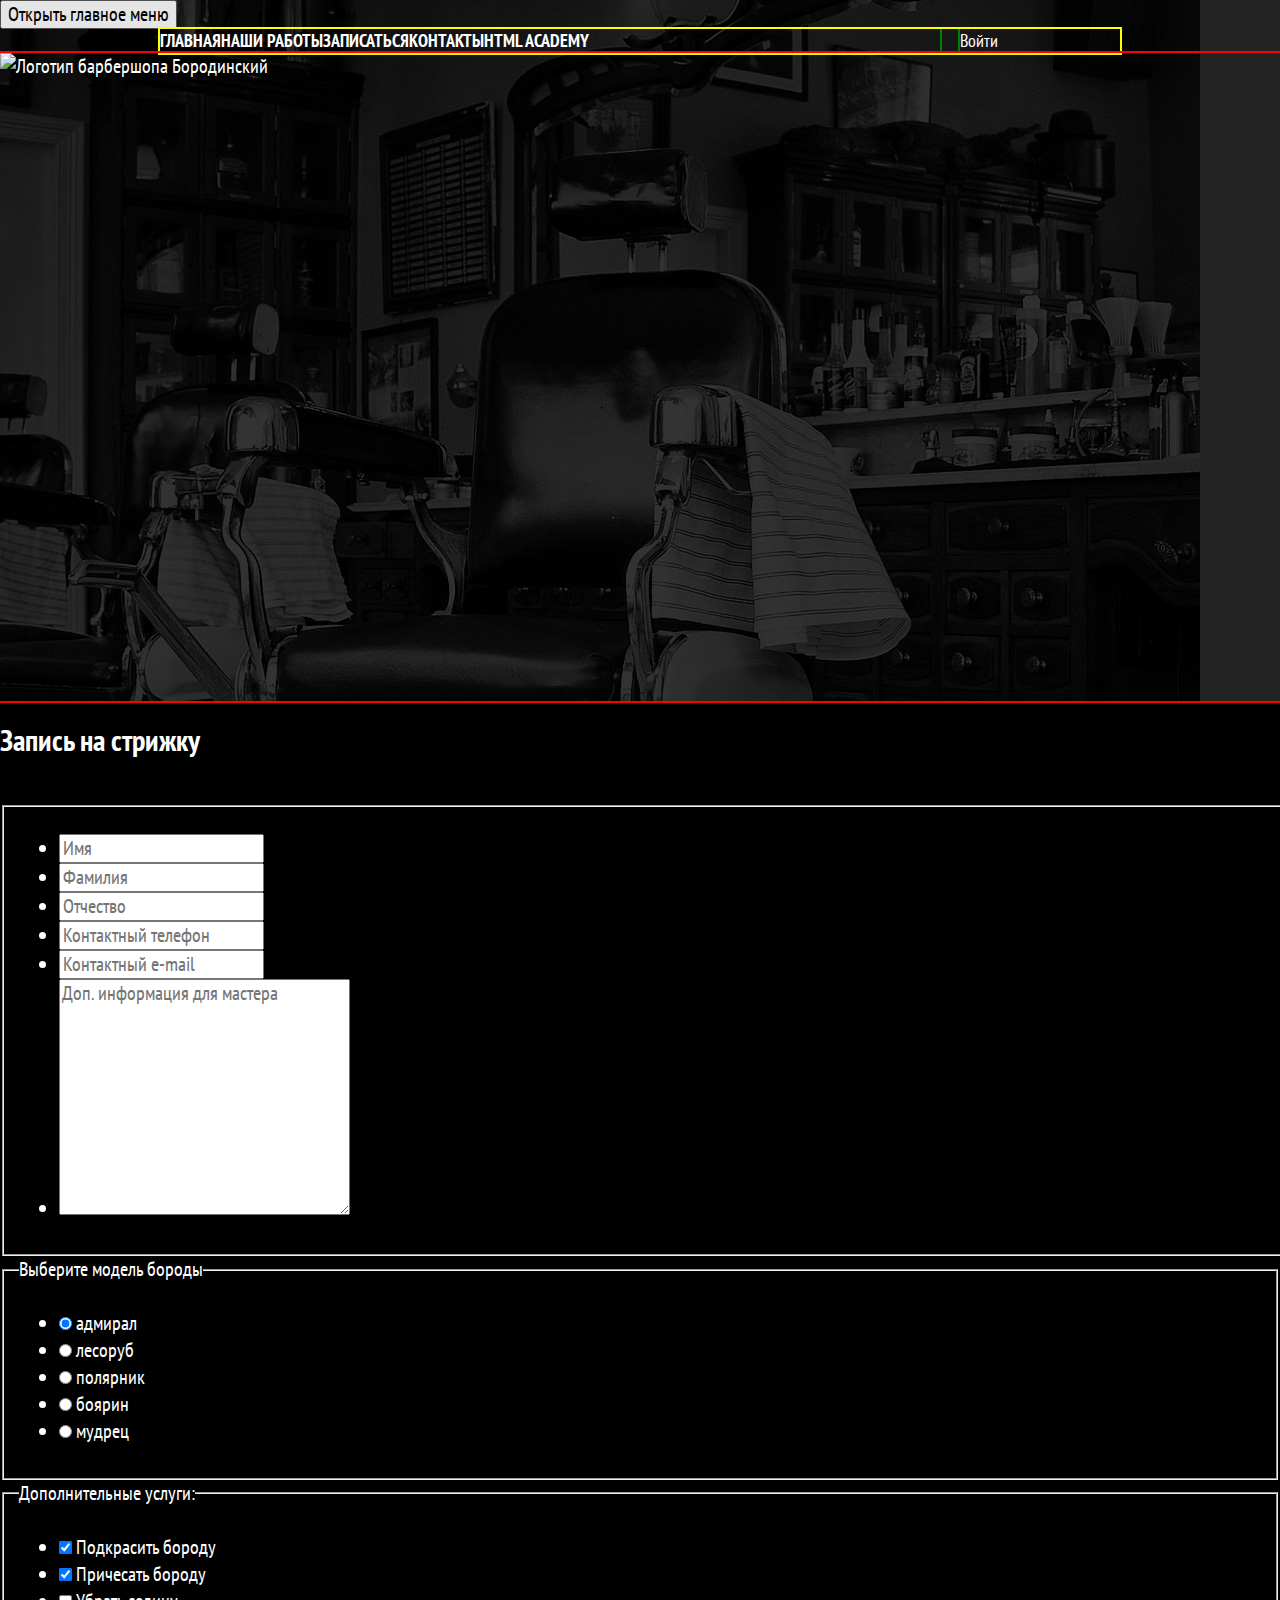
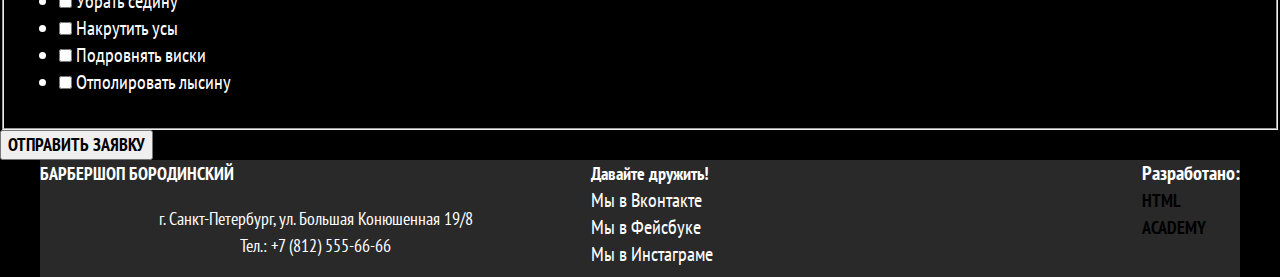
==== form.html @ 446175f8 "Базовая стилизация Главной" ====
<!DOCTYPE html>
<html lang="en">

<head>
	<meta charset="UTF-8">
	<title>Запись на стрижку</title>
	<link href="https://fonts.googleapis.com/css2?family=PT+Sans+Narrow:wght@400;700&display=swap" rel="stylesheet">
	<link rel="stylesheet" href="css/style.css">
	<link rel="stylesheet" href="css/normalize.css">
</head>

<body>

	<header class="page-header">
		<a class="page-header__logo">
			<img class="page-header__logo-image" src="" alt="Логотип барбершопа Бородинский" width="226" height="30">
		</a>
		<nav class="main-nav">
			<button class="main-nav__loggle" type="button">Открыть главное меню</button>
			<div class="main-nav__wrapper">
				<ul class="main-nav__site-list site-list">
					<li class="site-list__item site-list__item--active">
						<a class="site-list__link" href="index.html">Главная</a>
					</li>
					<li class="site-list__item">
						<a class="site-list__link" href="photo.html">Наши работы</a>
					</li>
					<li class="site-list__item">
						<a class="site-list__link">Записаться</a>
					</li>
					<li class="site-list__item">
						<a class="site-list__link" href="#">Контакты</a>
					</li>
					<li class="site-list__item">
						<a class="site-list__link" href="#">HTML Academy</a>
					</li>
				</ul>
				<ul class="main-nav__user-list user-list">
					<li class="user-list__item">
						<a class="user-list__login" href="#">Войти</a>
					</li>
				</ul>
			</div>
		</nav>
	</header>

	<main class="page-main">
		<section class="sign-up">
			<h2 class="sign-up__title">Запись на стрижку</h2>
			<a class="sign-up__to-main button" href="index.html">На главную</a>
			<form action="#">
				<fieldset class="sign-up__contacts contacts">
					<ul class="contacts__list">
						<li class="contacts__item">
							<input class="contacts__input" type="text" placeholder="Имя">
						</li>
						<li class="contacts__item">
							<input class="contacts__input" type="text" placeholder="Фамилия">
						</li>
						<li class="contacts__item">
							<input class="contacts__input" type="text" placeholder="Отчество">
						</li>
						<li class="contacts__item">
							<input class="contacts__input" type="text" placeholder="Контактный телефон">
						</li>
						<li class="contacts__item">
							<input class="contacts__input" type="email" placeholder="Контактный e-mail">
						</li>
						<li class="contacts__item">
							<textarea class="contacts__input contacts__input--message" cols="30" rows="10" placeholder="Доп. информация для мастера"></textarea>
						</li>
					</ul>
				</fieldset>
				<fieldset class="sign-up__beard-model beard-model">
					<legend class="beard-model__title">Выберите модель бороды</legend>
					<ul class="beard-model__list">
						<li class="beard-model__item beard-model__item--admiral">
							<input class="beard-model__button button-radio" type="radio" name="radio" id="admiral" checked>
							<label class="beard-model__name" for="admiral">адмирал</label>
						</li>
						<li class="beard-model__item beard-model__item--lumberjack">
							<input class="beard-model__button button-radio" type="radio" name="radio" id="lumberjack">
							<label class="beard-model__name" for="lumberjack">лесоруб</label>
						</li>
						<li class="beard-model__item beard-model__item--polar">
							<input class="beard-model__button button-radio" type="radio" name="radio" id="polar">
							<label class="beard-model__name" for="polar">полярник</label>
						</li>
						<li class="beard-model__item beard-model__item--boyar">
							<input class="beard-model__button button-radio" type="radio" name="radio" id="boyar">
							<label class="beard-model__name" for="boyar">боярин</label>
						</li>
						<li class="beard-model__item beard-model__item--sage">
							<input class="beard-model__button button-radio" type="radio" name="radio" id="sage">
							<label class="beard-model__name" for="sage">мудрец</label>
						</li>
					</ul>
				</fieldset>
				<fieldset class="additonal-services">
					<legend class="additonal-services__title">Дополнительные услуги:</legend>
					<ul class="additonal-services__list">
						<li class="additonal-services__item">
							<input class="additonal-services__button button-checkbox" type="checkbox" id="beard-paint" checked>
							<label class="additonal-services__name" for="beard-paint">Подкрасить бороду</label>
						</li>
						<li class="additonal-services__item">
							<input class="additonal-services__button button-checkbox" type="checkbox" id="beard-comb" checked>
							<label class="additonal-services__name" for="beard-comb">Причесать бороду</label>
						</li>
						<li class="additonal-services__item">
							<input class="additonal-services__button button-checkbox" type="checkbox" id="remove-grey">
							<label class="additonal-services__name" for="remove-grey">Убрать седину</label>
						</li>
						<li class="additonal-services__item">
							<input class="additonal-services__button button-checkbox" type="checkbox" id="twist-mustache">
							<label class="additonal-services__name" for="twist-mustache">Накрутить усы</label>
						</li>
						<li class="additonal-services__item">
							<input class="additonal-services__button button-checkbox" type="checkbox" id="trim">
							<label class="additonal-services__name" for="trim">Подровнять виски</label>
						</li>
						<li class="additonal-services__item">
							<input class="additonal-services__button button-checkbox" type="checkbox" id="polish">
							<label class="additonal-services__name" for="polish">Отполировать лысину</label>
						</li>
					</ul>
				</fieldset>
				<button class="sign-up__button button button--submit" type="submit">Отправить заявку</button>
			</form>
		</section>
	</main>

	<footer class="page-footer">
		<div class="page-footer__wrapper">
			<div class="page-footer__contacts contacts">
				<b class="contacts__title">Барбершоп Бородинский</b>
				<p class="contacts__text">
					г. Санкт-Петербург, ул. Большая Конюшенная 19/8<br>
					<a class="contacts__phone" href="tel:+78125556666">
						<span class="contacts__phone-mobile">Тел.:</span> +7 (812) 555-66-66
					</a>
				</p>
			</div>
			<div class="page-footer__social social">
				<b class="social__title">Давайте дружить!</b>
				<ul class="social__list">
					<li class="social__item">
						<a class="social__link social__link--vkontakte" href="#">Мы в Вконтакте</a>
					</li>
					<li class="social__item">
						<a class="social__link social__link--facebook" href="#">Мы в Фейсбуке</a>
					</li>
					<li class="social__item">
						<a class="social__link social__link--instagram" href="#">Мы в Инстаграме</a>
					</li>
				</ul>
			</div>
			<div class="page-footer__copyright copyright">
				<b class="copyright__text">Разработано:</b>
				<a class="button copyright__link" href="#">HTML Academy</a>
			</div>
		</div>
	</footer>
	
	<section class="popup popup--login">
		<h2 class="popup__title">Личный кабинет</h2>
		<p class="popup__text">Введите свой логин и пароль, чтобы войти</p>
		<form action="#">
		<p class="popup__input-wrapper popup__input-wrapper--login">
			<input class="popup__input" type="text" placeholder="Логин">
		</p>
		<p class="popup__input-wrapper popup__input-wrapper--password">
			<input class="popup__input" type="password" placeholder="Пароль">
		</p>
		<p class="popup__input-wrapper popup__input-wrapper--buttons">
			<input class="popup__checkbox button--checkbox" type="checkbox" id="remember">
			<label class="popup__remember" for="remember">Запомните меня</label>
			<a class="popup__forgot" href="#">Я забыл пароль!</a>
		</p>
		<button class="popup__button button" type="submit">Войти в личный кабинет</button>
		</form>
		<button class="popup__close">Закрыть окно</button>
	</section>
	
	<section class="popup popup--failure">
		<h2 class="popup__title">Неудача</h2>
		<p class="popup__text">Что-то пошло не так.<br> Проверьте выделенные<br> красным поля формы.</p>
		<button class="popup__button button">Ок</button>
	</section>
	
	<section class="popup popup--success">
		<h2 class="popup__title">Это успех!</h2>
		<p class="popup__text">Ваша заявка отправлена.<br> Ожидайте, мы свяжемся с вами как только<br> будет минутка.</p>
		<button class="popup__button button">Закрыть окно</button>
	</section>

</body>

</html>
---- css/style.css ----
body {
  min-width: 320px;
  margin: 0;
  padding: 0;
  font-family: "PT Sans Narrow", sans-serif;
  font-size: 20px;
  line-height: 27px;
  font-weight: 400;
  color: #ffffff;
  background-color: #000000;
}
.visually-hidden:not(:focus):not(:active),
input[type="checkbox"].visually-hidden,
input[type="radio"].visually-hidden {
  position: absolute;
  width: 1px;
  height: 1px;
  margin: -1px;
  border: 0;
  padding: 0;
  white-space: nowrap;
  clip-path: insert(100%);
  clip: rect(0 0 0 0);
  overflow: hidden;
}
img {
  max-width: 100%;
  height: auto;
}
.list-reset {
  list-style-type: none;
  margin: 0;
  padding: 0;
}
.link-reset {
  text-decoration: none;
  color: #ffffff;
}
.button {
  text-decoration: none;
  color: #ffffff;
  font-size: 18px;
  line-height: 24px;
  font-weight: 700;
  text-transform: uppercase;
  color: #000000;
}
.page-header {
  display: flex;
  flex-direction: column;
  background-color: #242424;
}
.page-header__logo {
  order: 1;
  height: 85px;
  outline: 2px solid red;
}
@media (min-width: 768px) {
  .page-header {
    background-image: url(../img/tablet/background.jpg);
    background-position: 0 0;
    background-repeat: no-repeat;
  }
  .page-header__logo {
    order: 2;
    height: 400px;
  }
}
@media (min-width: 1200px) {
  .page-header {
    background-image: url(../img/desktop/background.jpg);
    background-position: 0 0;
    background-repeat: no-repeat;
  }
  .page-header__logo {
    height: 648px;
  }
}
.main-nav {
  width: 320px;
  margin: 0 auto;
}
.main-nav__site-list {
  list-style-type: none;
  margin: 0;
  padding: 0;
}
.main-nav__user-list {
  list-style-type: none;
  margin: 0;
  padding: 0;
}
@media (min-width: 768px) {
  .main-nav {
    width: auto;
    margin: 0;
  }
  .main-nav__wrapper {
    display: flex;
    justify-content: space-between;
    width: 640px;
    margin: 0 auto;
    outline: 2px solid yellow;
  }
  .site-list {
    width: 570px;
    outline: 2px solid green;
  }
  .user-list {
    width: 60px;
    outline: 2px solid green;
  }
}
@media (min-width: 1200px) {
  .main-nav__wrapper {
    width: 960px;
  }
  .site-list {
    width: 780px;
    outline: 2px solid green;
  }
  .user-list {
    width: 160px;
    outline: 2px solid green;
  }
}
.site-list {
  display: flex;
  font-size: 18px;
  line-height: 24px;
  font-weight: 700;
  color: #ffffff;
  list-style-type: none;
  margin: 0;
  padding: 0;
}
.site-list__link {
  text-decoration: none;
  color: #ffffff;
  text-transform: uppercase;
}
.user-list {
  font-size: 18px;
  line-height: 24px;
  color: #ffffff;
  list-style-type: none;
  margin: 0;
  padding: 0;
}
.user-list__login {
  text-decoration: none;
  color: #ffffff;
}
.stats {
  width: 320px;
  margin: 0 auto;
  padding: 30px 40px 25px 40px;
}
.stats__header {
  background-color: #ffffff;
}
.stats__slogan {
  font-size: 30px;
  line-height: 30px;
  font-weight: 700;
  color: #000000;
  text-transform: uppercase;
}
.stats__intro {
  color: #000000;
}
.stats__legend {
  color: rgba(0, 0, 0, 0.3);
}
.stats__list {
  width: 100%;
}
.stats__value {
  font-size: 40px;
  line-height: 18px;
  font-weight: 700;
}
.stats-field {
  font-size: 18px;
  line-height: 18px;
  font-weight: 400;
}
@media (min-width: 768px) {
  .stats {
    width: 640px;
    margin-top: -185px;
  }
  .stats__list {
    display: flex;
  }
  .stats__value {
    font-size: 72px;
    line-height: 18px;
  }
  .stats-field {
    font-size: 20px;
    line-height: 27px;
  }
}
@media (min-width: 1200px) {
  .stats {
    width: 960px;
    margin-top: -160px;
    display: flex;
  }
  .stats__header {
    width: 240px;
  }
  .stats__list {
    width: 640px;
  }
  .stats__value {
    font-size: 72px;
    line-height: 18px;
  }
  .stats-field {
    font-size: 20px;
    line-height: 27px;
  }
}
.advantages {
  width: 320px;
}
.advantages__list {
  width: 100%;
  list-style-type: none;
  margin: 0;
  padding: 0;
  color: #f7f4f1;
  display: flex;
  flex-direction: row;
  justify-content: space-between;
}
.advantages__title {
  font-size: 30px;
  line-height: 30px;
}
@media (min-width: 768px) {
  .advantages {
    width: 768px;
  }
  .advantages__list {
    flex-direction: column;
  }
}
@media (min-width: 1200px) {
  .advantages {
    width: 960px;
    margin: 0 auto;
  }
  .advantages__list {
    flex-direction: row;
  }
}
.news {
  width: 320px;
  margin: 0 auto;
  background-color: #f8f5f2;
}
.news__title {
  font-size: 30px;
  line-height: 30px;
  font-weight: 700;
  text-transform: uppercase;
  color: #000000;
}
.news__list {
  display: flex;
  flex-direction: column;
}
.news__date {
  font-size: 16px;
  line-height: 30px;
  background-color: #000000;
}
.news__day {
  font-size: 30px;
  line-height: 30px;
  font-weight: 700;
}
.news__text {
  font-size: 18px;
  color: #000000;
}
@media (min-width: 768px) {
  .news {
    width: 768px;
  }
  .news__title {
    font-size: 40px;
  }
  .news__list {
    flex-direction: row;
  }
  .news__title {
    font-size: 40px;
  }
}
@media (min-width: 1200px) {
  .news {
    width: 1200px;
  }
  .news__title {
    font-size: 40px;
  }
  .news__title {
    font-size: 40px;
  }
  .news__list {
    flex-direction: row;
  }
}
.reviews {
  width: 320px;
  margin: 0 auto;
  background-color: #f8f5f2;
}
.reviews__title {
  font-size: 30px;
  line-height: 30px;
  font-weight: 700;
  text-transform: uppercase;
  color: #000000;
}
.reviews__author-name {
  font-size: 24px;
  font-weight: 700;
  color: #000000;
}
.reviews__text {
  font-size: 18px;
  color: #000000;
}
@media (min-width: 768px) {
  .reviews {
    width: 768px;
  }
  .reviews__title {
    font-size: 40px;
  }
}
@media (min-width: 1200px) {
  .reviews {
    width: 1200px;
  }
  .reviews__title {
    font-size: 40px;
  }
}
.page-footer {
  width: 320px;
  margin: 0 auto;
  background-color: #292929;
}
.page-footer__wrapper {
  display: flex;
  flex-direction: column;
  justify-content: space-between;
}
@media (min-width: 768px) {
  .page-footer {
    width: 768px;
  }
  .page-footer__wrapper {
    flex-direction: row;
  }
  .page-footer__copyright {
    order: 2;
  }
  .page-footer__social {
    width: 100%;
  }
}
@media (min-width: 1200px) {
  .page-footer {
    width: 1200px;
  }
  .page-footer__wrapper {
    flex-direction: row;
  }
}
.contacts {
  width: 100%;
}
.contacts__title {
  font-size: 18px;
  font-weight: 700;
  text-align: center;
}
.contacts__text {
  font-size: 18px;
  text-align: center;
}
.contacts__phone {
  text-decoration: none;
  color: #ffffff;
  font-size: 18px;
}
@media (min-width: 768px) {
  .contacts__title {
    text-transform: uppercase;
  }
}
.social__title {
  font-size: 18px;
}
.social__list {
  list-style-type: none;
  margin: 0;
  padding: 0;
}
.social__link {
  text-decoration: none;
  color: #ffffff;
}
.copyright-text {
  font-size: 18px;
}
.popup {
  display: none;
}
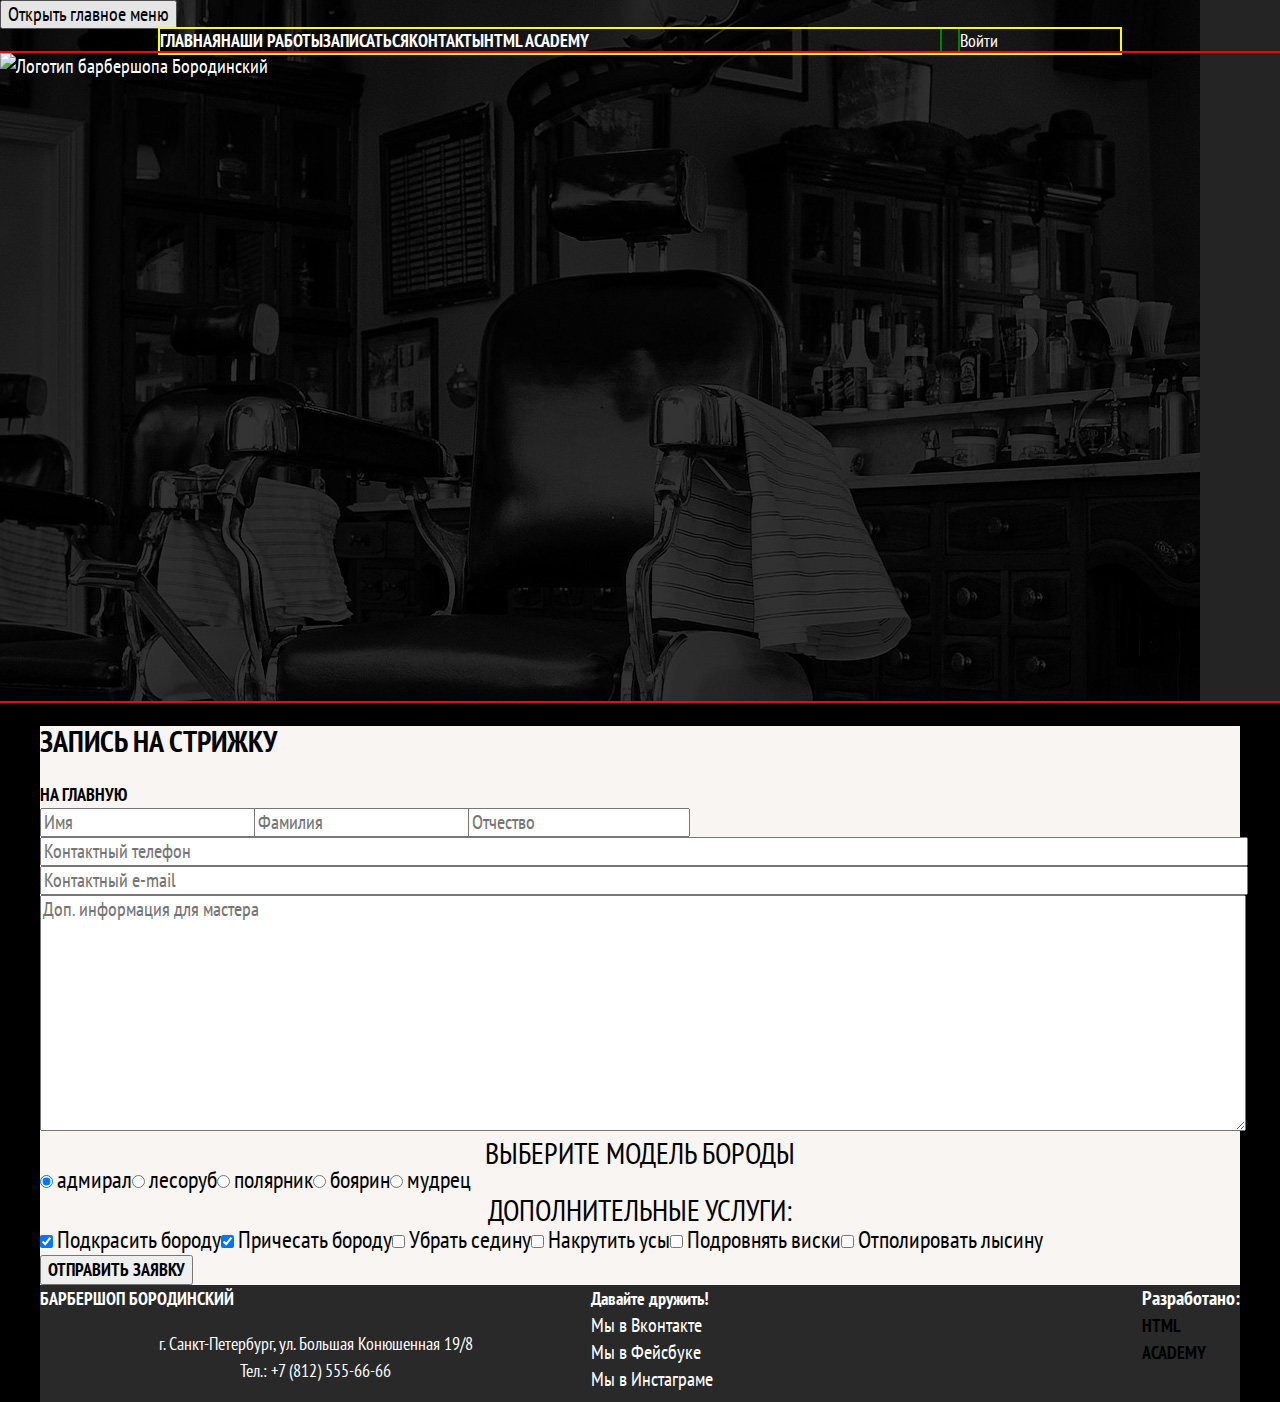
==== commit ad259ede: "Базовая стилизация всех страниц" ====
--- a/form.html
+++ b/form.html
@@ -48,26 +48,26 @@
 		<section class="sign-up">
 			<h2 class="sign-up__title">Запись на стрижку</h2>
 			<a class="sign-up__to-main button" href="index.html">На главную</a>
-			<form action="#">
-				<fieldset class="sign-up__contacts contacts">
-					<ul class="contacts__list">
-						<li class="contacts__item">
-							<input class="contacts__input" type="text" placeholder="Имя">
+			<form class="sign-up__form" action="#">
+				<fieldset class="sign-up__contacts-form contacts-form">
+					<ul class="contacts-form__list">
+						<li class="contacts-form__item contacts-form__item--1">
+							<input class="contacts-form__input" type="text" placeholder="Имя">
 						</li>
-						<li class="contacts__item">
-							<input class="contacts__input" type="text" placeholder="Фамилия">
+						<li class="contacts-form__item contacts-form__item--2">
+							<input class="contacts-form__input" type="text" placeholder="Фамилия">
 						</li>
-						<li class="contacts__item">
-							<input class="contacts__input" type="text" placeholder="Отчество">
+						<li class="contacts-form__item contacts-form__item--3">
+							<input class="contacts-form__input" type="text" placeholder="Отчество">
 						</li>
-						<li class="contacts__item">
-							<input class="contacts__input" type="text" placeholder="Контактный телефон">
+						<li class="contacts-form__item contacts-form__item--4">
+							<input class="contacts-form__input" type="text" placeholder="Контактный телефон">
 						</li>
-						<li class="contacts__item">
-							<input class="contacts__input" type="email" placeholder="Контактный e-mail">
+						<li class="contacts-form__item contacts-form__item--5">
+							<input class="contacts-form__input" type="email" placeholder="Контактный e-mail">
 						</li>
-						<li class="contacts__item">
-							<textarea class="contacts__input contacts__input--message" cols="30" rows="10" placeholder="Доп. информация для мастера"></textarea>
+						<li class="contacts-form__item contacts-form__item--6">
+							<textarea class="contacts-form__input contacts__input--message" cols="30" rows="10" placeholder="Доп. информация для мастера"></textarea>
 						</li>
 					</ul>
 				</fieldset>
@@ -96,32 +96,32 @@
 						</li>
 					</ul>
 				</fieldset>
-				<fieldset class="additonal-services">
-					<legend class="additonal-services__title">Дополнительные услуги:</legend>
-					<ul class="additonal-services__list">
-						<li class="additonal-services__item">
-							<input class="additonal-services__button button-checkbox" type="checkbox" id="beard-paint" checked>
-							<label class="additonal-services__name" for="beard-paint">Подкрасить бороду</label>
+				<fieldset class="sign-up__additonal-services additional-services">
+					<legend class="additional-services__title">Дополнительные услуги:</legend>
+					<ul class="additional-services__list">
+						<li class="additional-services__item">
+							<input class="additional-services__button button-checkbox" type="checkbox" id="beard-paint" checked>
+							<label class="additional-services__name" for="beard-paint">Подкрасить бороду</label>
 						</li>
-						<li class="additonal-services__item">
-							<input class="additonal-services__button button-checkbox" type="checkbox" id="beard-comb" checked>
-							<label class="additonal-services__name" for="beard-comb">Причесать бороду</label>
+						<li class="additional-services__item">
+							<input class="additional-services__button button-checkbox" type="checkbox" id="beard-comb" checked>
+							<label class="additional-services__name" for="beard-comb">Причесать бороду</label>
 						</li>
-						<li class="additonal-services__item">
-							<input class="additonal-services__button button-checkbox" type="checkbox" id="remove-grey">
-							<label class="additonal-services__name" for="remove-grey">Убрать седину</label>
+						<li class="additional-services__item">
+							<input class="additional-services__button button-checkbox" type="checkbox" id="remove-grey">
+							<label class="additional-services__name" for="remove-grey">Убрать седину</label>
 						</li>
-						<li class="additonal-services__item">
-							<input class="additonal-services__button button-checkbox" type="checkbox" id="twist-mustache">
-							<label class="additonal-services__name" for="twist-mustache">Накрутить усы</label>
+						<li class="additional-services__item">
+							<input class="additional-services__button button-checkbox" type="checkbox" id="twist-mustache">
+							<label class="additional-services__name" for="twist-mustache">Накрутить усы</label>
 						</li>
-						<li class="additonal-services__item">
-							<input class="additonal-services__button button-checkbox" type="checkbox" id="trim">
-							<label class="additonal-services__name" for="trim">Подровнять виски</label>
+						<li class="additional-services__item">
+							<input class="additional-services__button button-checkbox" type="checkbox" id="trim">
+							<label class="additional-services__name" for="trim">Подровнять виски</label>
 						</li>
-						<li class="additonal-services__item">
-							<input class="additonal-services__button button-checkbox" type="checkbox" id="polish">
-							<label class="additonal-services__name" for="polish">Отполировать лысину</label>
+						<li class="additional-services__item">
+							<input class="additional-services__button button-checkbox" type="checkbox" id="polish">
+							<label class="additional-services__name" for="polish">Отполировать лысину</label>
 						</li>
 					</ul>
 				</fieldset>
--- a/css/style.css
+++ b/css/style.css
@@ -36,6 +36,13 @@
   text-decoration: none;
   color: #ffffff;
 }
+.title-style {
+  font-size: 30px;
+  line-height: 30px;
+  font-weight: 700;
+  text-transform: uppercase;
+  color: #000000;
+}
 .button {
   text-decoration: none;
   color: #ffffff;
@@ -151,6 +158,75 @@
   text-decoration: none;
   color: #ffffff;
 }
+.page-footer {
+  width: 320px;
+  margin: 0 auto;
+  background-color: #292929;
+}
+.page-footer__wrapper {
+  display: flex;
+  flex-direction: column;
+  justify-content: space-between;
+}
+@media (min-width: 768px) {
+  .page-footer {
+    width: 768px;
+  }
+  .page-footer__wrapper {
+    flex-direction: row;
+  }
+  .page-footer__copyright {
+    order: 2;
+  }
+  .page-footer__social {
+    width: 100%;
+  }
+}
+@media (min-width: 1200px) {
+  .page-footer {
+    width: 1200px;
+  }
+  .page-footer__wrapper {
+    flex-direction: row;
+  }
+}
+.contacts {
+  width: 100%;
+}
+.contacts__title {
+  font-size: 18px;
+  font-weight: 700;
+  text-align: center;
+}
+.contacts__text {
+  font-size: 18px;
+  text-align: center;
+}
+.contacts__phone {
+  text-decoration: none;
+  color: #ffffff;
+  font-size: 18px;
+}
+@media (min-width: 768px) {
+  .contacts__title {
+    text-transform: uppercase;
+  }
+}
+.social__title {
+  font-size: 18px;
+}
+.social__list {
+  list-style-type: none;
+  margin: 0;
+  padding: 0;
+}
+.social__link {
+  text-decoration: none;
+  color: #ffffff;
+}
+.copyright-text {
+  font-size: 18px;
+}
 .stats {
   width: 320px;
   margin: 0 auto;
@@ -352,74 +428,260 @@
     font-size: 40px;
   }
 }
-.page-footer {
-  width: 320px;
-  margin: 0 auto;
-  background-color: #292929;
-}
-.page-footer__wrapper {
+.works {
+  width: 320px;
+  margin: 0 auto;
+  background-color: #f8f5f2;
+}
+.works__title {
+  font-size: 30px;
+  line-height: 30px;
+  font-weight: 700;
+  text-transform: uppercase;
+  color: #000000;
+}
+.works__list {
+  width: 100%;
+  list-style-type: none;
+  margin: 0;
+  padding: 0;
+}
+.works__item {
+  width: 100%;
+}
+.works__name {
+  font-size: 24px;
+  line-height: 27px;
+  color: #000000;
+}
+.works__text {
+  font-size: 18px;
+  line-height: 27px;
+  color: #000000;
+}
+@media (min-width: 768px) {
+  .works {
+    width: 768px;
+  }
+  .works__item {
+    width: 100%;
+  }
+}
+@media (min-width: 1200px) {
+  .works {
+    width: 1200px;
+  }
+  .works__list {
+    display: flex;
+    flex-wrap: wrap;
+  }
+  .works__item {
+    width: 294px;
+  }
+  .works__item:first-child {
+    width: 100%;
+  }
+}
+.services {
+  list-style-type: none;
+  margin: 0;
+  padding: 0;
   display: flex;
-  flex-direction: column;
-  justify-content: space-between;
-}
-@media (min-width: 768px) {
-  .page-footer {
+  flex-wrap: wrap;
+}
+.services__item {
+  font-size: 16px;
+  line-height: 27px;
+  text-transform: uppercase;
+  color: #000000;
+}
+.prices {
+  width: 320px;
+  margin: 0 auto;
+  background-color: #353535;
+}
+.prices__title {
+  font-size: 30px;
+  line-height: 30px;
+  font-weight: 700;
+  text-transform: uppercase;
+  color: #000000;
+  color: #ffffff;
+}
+.prices__name {
+  font-weight: 700;
+  color: #ffffff;
+}
+@media (min-width: 768px) {
+  .prices {
     width: 768px;
   }
-  .page-footer__wrapper {
-    flex-direction: row;
-  }
-  .page-footer__copyright {
-    order: 2;
-  }
-  .page-footer__social {
+}
+@media (min-width: 1200px) {
+  .prices {
+    width: 1200px;
+  }
+  .prices__wrapper {
     width: 100%;
-  }
-}
-@media (min-width: 1200px) {
-  .page-footer {
+    display: flex;
+  }
+}
+.discount__text {
+  font-size: 20px;
+  line-height: 27px;
+  font-weight: 400;
+  text-transform: none;
+}
+@media (min-width: 768px) {
+  .discount__text {
+    font-size: 30px;
+    font-weight: 700;
+    text-transform: uppercase;
+  }
+}
+@media (min-width: 1200px) {
+  .discount__text {
+    font-size: 20px;
+    line-height: 27px;
+    font-weight: 400;
+    text-transform: none;
+  }
+}
+.sign-up {
+  width: 320px;
+  margin: 0 auto;
+  background-color: #f8f5f2;
+}
+.sign-up__form {
+  width: 100%;
+}
+.sign-up__title {
+  font-size: 30px;
+  line-height: 30px;
+  font-weight: 700;
+  text-transform: uppercase;
+  color: #000000;
+}
+@media (min-width: 768px) {
+  .sign-up {
+    width: 768px;
+  }
+}
+@media (min-width: 1200px) {
+  .sign-up {
     width: 1200px;
   }
-  .page-footer__wrapper {
-    flex-direction: row;
-  }
-}
-.contacts {
-  width: 100%;
-}
-.contacts__title {
-  font-size: 18px;
-  font-weight: 700;
+}
+.contacts-form {
+  width: 100%;
+  margin: 0;
+  padding: 0;
+  border: none;
+}
+.contacts-form__list {
+  list-style-type: none;
+  margin: 0;
+  padding: 0;
+}
+.contacts-form__item {
+  width: 100%;
+}
+.contacts-form__input {
+  width: 100%;
+}
+@media (min-width: 768px) {
+  .contacts-form__list {
+    display: flex;
+    flex-wrap: wrap;
+  }
+  .contacts-form__item--1,
+  .contacts-form__item--2,
+  .contacts-form__item--3 {
+    width: 214px;
+  }
+  .contacts-form__item--4,
+  .contacts-form__item--5,
+  .contacts-form__item--6 {
+    width: 100%;
+  }
+}
+.beard-model {
+  width: 100%;
+  margin: 0;
+  padding: 0;
+  border: none;
+}
+.beard-model__title {
+  text-transform: uppercase;
   text-align: center;
 }
-.contacts__text {
-  font-size: 18px;
+.beard-model__list {
+  list-style-type: none;
+  margin: 0;
+  padding: 0;
+  display: flex;
+  flex-wrap: wrap;
+}
+.beard-model__name {
+  font-size: 18px;
+  line-height: 24px;
+  font-weight: 400;
+  color: #000000;
+}
+@media (min-width: 768px) {
+  .beard-model__title {
+    font-size: 30px;
+    line-height: 30px;
+    font-weight: 700;
+    text-transform: uppercase;
+    color: #000000;
+    font-weight: 400;
+  }
+}
+@media (min-width: 1200px) {
+  .beard-model__name {
+    font-size: 24px;
+    line-height: 24px;
+  }
+}
+.additional-services {
+  width: 100%;
+  margin: 0;
+  padding: 0;
+  border: none;
+}
+.additional-services__title {
+  text-transform: uppercase;
   text-align: center;
 }
-.contacts__phone {
-  text-decoration: none;
-  color: #ffffff;
-  font-size: 18px;
-}
-@media (min-width: 768px) {
-  .contacts__title {
+.additional-services__list {
+  list-style-type: none;
+  margin: 0;
+  padding: 0;
+}
+.additional-services__name {
+  font-size: 18px;
+  line-height: 24px;
+  font-weight: 400;
+  color: #000000;
+}
+@media (min-width: 768px) {
+  .additional-services__title {
+    font-size: 30px;
+    line-height: 30px;
+    font-weight: 700;
     text-transform: uppercase;
-  }
-}
-.social__title {
-  font-size: 18px;
-}
-.social__list {
-  list-style-type: none;
-  margin: 0;
-  padding: 0;
-}
-.social__link {
-  text-decoration: none;
-  color: #ffffff;
-}
-.copyright-text {
-  font-size: 18px;
+    color: #000000;
+    font-weight: 400;
+  }
+  .additional-services__list {
+    display: flex;
+    flex-wrap: wrap;
+  }
+  .additional-services__name {
+    font-size: 24px;
+    line-height: 30px;
+  }
 }
 .popup {
   display: none;
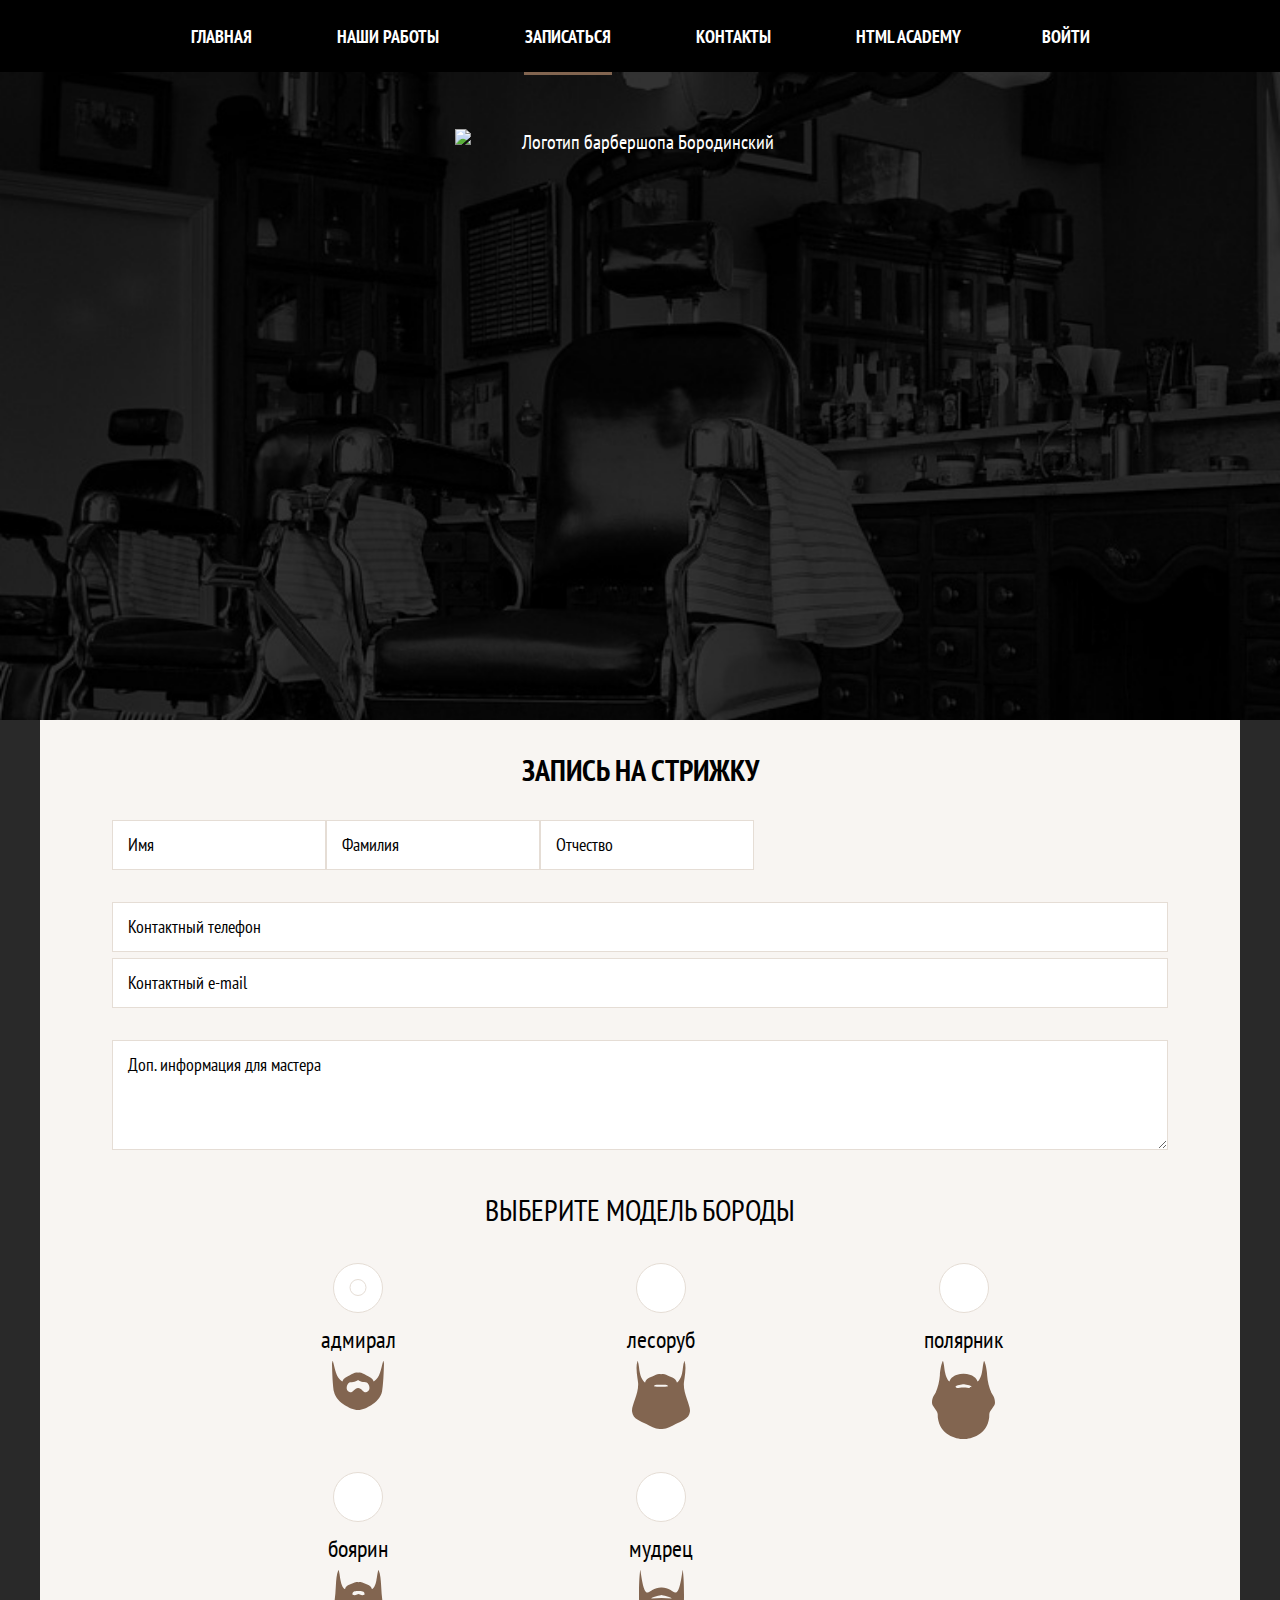
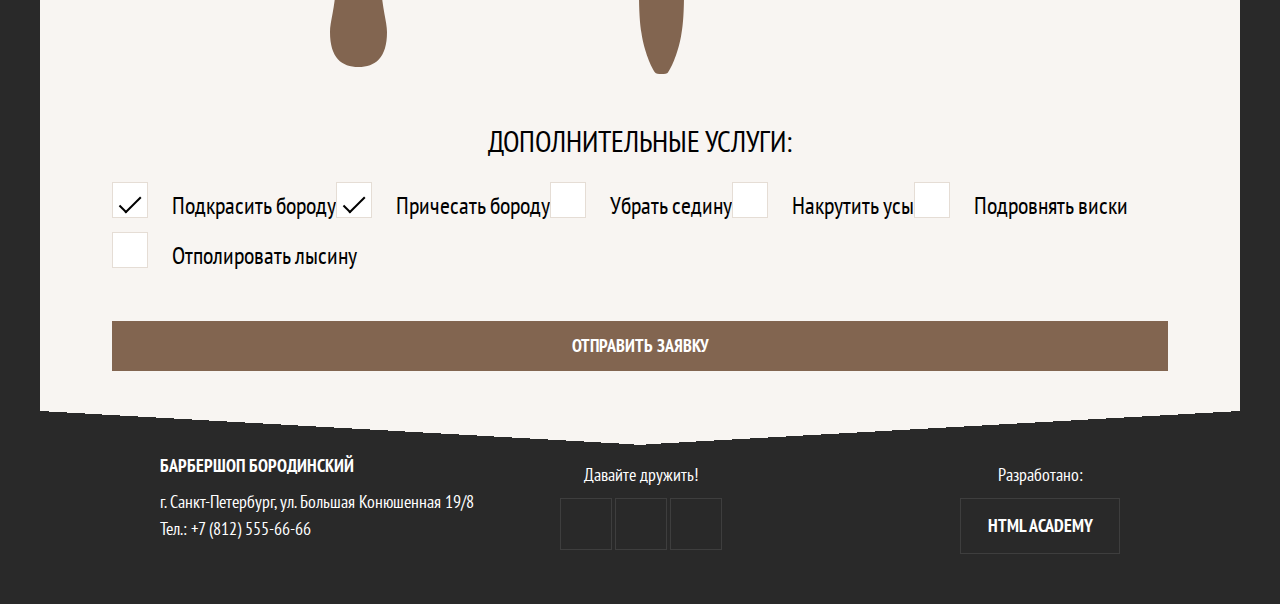
==== commit 14383e67: "Мобильная верстка стрницы записи" ====
--- a/form.html
+++ b/form.html
@@ -4,6 +4,8 @@
 <head>
 	<meta charset="UTF-8">
 	<title>Запись на стрижку</title>
+	<meta name="viewport" content="width=device-width,initial-scale=1">
+	<meta name="format-detection" content="telephone=no">
 	<link href="https://fonts.googleapis.com/css2?family=PT+Sans+Narrow:wght@400;700&display=swap" rel="stylesheet">
 	<link rel="stylesheet" href="css/style.css">
 	<link rel="stylesheet" href="css/normalize.css">
@@ -13,19 +15,23 @@
 
 	<header class="page-header">
 		<a class="page-header__logo">
-			<img class="page-header__logo-image" src="" alt="Логотип барбершопа Бородинский" width="226" height="30">
+			<picture>
+				<source media="(min-width: 1200px)" srcset="img/desktop/logotype-desktop.svg">
+				<source media="(min-width: 768px)" srcset="img/tablet/logotype-tablet.svg">
+				<img class="page-header__logo-image" src="img/mobile/logotype-mobile.svg" alt="Логотип барбершопа Бородинский" width="226" height="30">
+			</picture>
 		</a>
-		<nav class="main-nav">
-			<button class="main-nav__loggle" type="button">Открыть главное меню</button>
+		<nav class="main-nav main-nav--closed main-nav--nojs">
+			<button class="main-nav__toggle" type="button"><span class="visually-hidden">Открыть главное меню</span></button>
 			<div class="main-nav__wrapper">
 				<ul class="main-nav__site-list site-list">
+					<li class="site-list__item">
+						<a class="site-list__link" href="index.html">Главная</a>
+					</li>
+					<li class="site-list__item">
+						<a class="site-list__link" href="photo.html">Наши работы</a>
+					</li>
 					<li class="site-list__item site-list__item--active">
-						<a class="site-list__link" href="index.html">Главная</a>
-					</li>
-					<li class="site-list__item">
-						<a class="site-list__link" href="photo.html">Наши работы</a>
-					</li>
-					<li class="site-list__item">
 						<a class="site-list__link">Записаться</a>
 					</li>
 					<li class="site-list__item">
@@ -67,7 +73,7 @@
 							<input class="contacts-form__input" type="email" placeholder="Контактный e-mail">
 						</li>
 						<li class="contacts-form__item contacts-form__item--6">
-							<textarea class="contacts-form__input contacts__input--message" cols="30" rows="10" placeholder="Доп. информация для мастера"></textarea>
+							<textarea class="contacts-form__input contacts__input--message" cols="30" rows="3" placeholder="Доп. информация для мастера"></textarea>
 						</li>
 					</ul>
 				</fieldset>
@@ -75,23 +81,23 @@
 					<legend class="beard-model__title">Выберите модель бороды</legend>
 					<ul class="beard-model__list">
 						<li class="beard-model__item beard-model__item--admiral">
-							<input class="beard-model__button button-radio" type="radio" name="radio" id="admiral" checked>
+							<input class="visually-hidden beard-model__radio button-radio" type="radio" name="radio" id="admiral" checked>
 							<label class="beard-model__name" for="admiral">адмирал</label>
 						</li>
 						<li class="beard-model__item beard-model__item--lumberjack">
-							<input class="beard-model__button button-radio" type="radio" name="radio" id="lumberjack">
+							<input class="visually-hidden beard-model__radio button-radio" type="radio" name="radio" id="lumberjack">
 							<label class="beard-model__name" for="lumberjack">лесоруб</label>
 						</li>
 						<li class="beard-model__item beard-model__item--polar">
-							<input class="beard-model__button button-radio" type="radio" name="radio" id="polar">
+							<input class="visually-hidden beard-model__radio button-radio" type="radio" name="radio" id="polar">
 							<label class="beard-model__name" for="polar">полярник</label>
 						</li>
 						<li class="beard-model__item beard-model__item--boyar">
-							<input class="beard-model__button button-radio" type="radio" name="radio" id="boyar">
+							<input class="visually-hidden beard-model__radio button-radio" type="radio" name="radio" id="boyar">
 							<label class="beard-model__name" for="boyar">боярин</label>
 						</li>
 						<li class="beard-model__item beard-model__item--sage">
-							<input class="beard-model__button button-radio" type="radio" name="radio" id="sage">
+							<input class="visually-hidden beard-model__radio button-radio" type="radio" name="radio" id="sage">
 							<label class="beard-model__name" for="sage">мудрец</label>
 						</li>
 					</ul>
@@ -100,28 +106,28 @@
 					<legend class="additional-services__title">Дополнительные услуги:</legend>
 					<ul class="additional-services__list">
 						<li class="additional-services__item">
-							<input class="additional-services__button button-checkbox" type="checkbox" id="beard-paint" checked>
-							<label class="additional-services__name" for="beard-paint">Подкрасить бороду</label>
-						</li>
-						<li class="additional-services__item">
-							<input class="additional-services__button button-checkbox" type="checkbox" id="beard-comb" checked>
-							<label class="additional-services__name" for="beard-comb">Причесать бороду</label>
-						</li>
-						<li class="additional-services__item">
-							<input class="additional-services__button button-checkbox" type="checkbox" id="remove-grey">
-							<label class="additional-services__name" for="remove-grey">Убрать седину</label>
-						</li>
-						<li class="additional-services__item">
-							<input class="additional-services__button button-checkbox" type="checkbox" id="twist-mustache">
-							<label class="additional-services__name" for="twist-mustache">Накрутить усы</label>
-						</li>
-						<li class="additional-services__item">
-							<input class="additional-services__button button-checkbox" type="checkbox" id="trim">
-							<label class="additional-services__name" for="trim">Подровнять виски</label>
-						</li>
-						<li class="additional-services__item">
-							<input class="additional-services__button button-checkbox" type="checkbox" id="polish">
-							<label class="additional-services__name" for="polish">Отполировать лысину</label>
+							<input class="visually-hidden additional-services__checkbox button-checkbox" type="checkbox" id="beard-paint" checked>
+							<label class="additional-services__name" for="beard-paint"><span>Подкрасить бороду</span></label>
+						</li>
+						<li class="additional-services__item">
+							<input class="visually-hidden additional-services__checkbox button-checkbox" type="checkbox" id="beard-comb" checked>
+							<label class="additional-services__name" for="beard-comb"><span>Причесать бороду</span></label>
+						</li>
+						<li class="additional-services__item">
+							<input class="visually-hidden additional-services__checkbox button-checkbox" type="checkbox" id="remove-grey">
+							<label class="additional-services__name" for="remove-grey"><span>Убрать седину</span></label>
+						</li>
+						<li class="additional-services__item">
+							<input class="visually-hidden additional-services__checkbox button-checkbox" type="checkbox" id="twist-mustache">
+							<label class="additional-services__name" for="twist-mustache"><span>Накрутить усы</span></label>
+						</li>
+						<li class="additional-services__item">
+							<input class="visually-hidden additional-services__checkbox button-checkbox" type="checkbox" id="trim">
+							<label class="additional-services__name" for="trim"><span>Подровнять виски</span></label>
+						</li>
+						<li class="additional-services__item">
+							<input class="visually-hidden additional-services__checkbox button-checkbox" type="checkbox" id="polish">
+							<label class="additional-services__name" for="polish"><span>Отполировать лысину</span></label>
 						</li>
 					</ul>
 				</fieldset>
@@ -161,39 +167,57 @@
 			</div>
 		</div>
 	</footer>
-	
+
 	<section class="popup popup--login">
 		<h2 class="popup__title">Личный кабинет</h2>
 		<p class="popup__text">Введите свой логин и пароль, чтобы войти</p>
 		<form action="#">
-		<p class="popup__input-wrapper popup__input-wrapper--login">
-			<input class="popup__input" type="text" placeholder="Логин">
-		</p>
-		<p class="popup__input-wrapper popup__input-wrapper--password">
-			<input class="popup__input" type="password" placeholder="Пароль">
-		</p>
-		<p class="popup__input-wrapper popup__input-wrapper--buttons">
-			<input class="popup__checkbox button--checkbox" type="checkbox" id="remember">
-			<label class="popup__remember" for="remember">Запомните меня</label>
-			<a class="popup__forgot" href="#">Я забыл пароль!</a>
-		</p>
-		<button class="popup__button button" type="submit">Войти в личный кабинет</button>
+			<p class="popup__input-wrapper popup__input-wrapper--login">
+				<input class="popup__input" type="text" placeholder="Логин">
+			</p>
+			<p class="popup__input-wrapper popup__input-wrapper--password">
+				<input class="popup__input" type="password" placeholder="Пароль">
+			</p>
+			<p class="popup__input-wrapper popup__input-wrapper--buttons">
+				<input class="popup__checkbox button--checkbox" type="checkbox" id="remember">
+				<label class="popup__remember" for="remember">Запомните меня</label>
+				<a class="popup__forgot" href="#">Я забыл пароль!</a>
+			</p>
+			<button class="popup__button button" type="submit">Войти в личный кабинет</button>
 		</form>
 		<button class="popup__close">Закрыть окно</button>
 	</section>
-	
+
 	<section class="popup popup--failure">
 		<h2 class="popup__title">Неудача</h2>
 		<p class="popup__text">Что-то пошло не так.<br> Проверьте выделенные<br> красным поля формы.</p>
 		<button class="popup__button button">Ок</button>
 	</section>
-	
+
 	<section class="popup popup--success">
 		<h2 class="popup__title">Это успех!</h2>
 		<p class="popup__text">Ваша заявка отправлена.<br> Ожидайте, мы свяжемся с вами как только<br> будет минутка.</p>
 		<button class="popup__button button">Закрыть окно</button>
 	</section>
 
+	<script>
+		var navMain = document.querySelector(".main-nav");
+		var navToggle = document.querySelector(".main-nav__toggle");
+
+		navMain.classList.remove("main-nav--nojs");
+
+		navToggle.addEventListener("click", function() {
+			if (navMain.classList.contains("main-nav--closed")) {
+				navMain.classList.remove("main-nav--closed");
+				navMain.classList.add("main-nav--opened");
+			} else {
+				navMain.classList.add("main-nav--closed");
+				navMain.classList.remove("main-nav--opened");
+			}
+		});
+
+	</script>
+
 </body>
 
 </html>
--- a/css/style.css
+++ b/css/style.css
@@ -7,7 +7,7 @@
   line-height: 27px;
   font-weight: 400;
   color: #ffffff;
-  background-color: #000000;
+  background-color: #292929;
 }
 .visually-hidden:not(:focus):not(:active),
 input[type="checkbox"].visually-hidden,
@@ -37,6 +37,8 @@
   color: #ffffff;
 }
 .title-style {
+  margin: 0;
+  padding: 0;
   font-size: 30px;
   line-height: 30px;
   font-weight: 700;
@@ -51,88 +53,203 @@
   font-weight: 700;
   text-transform: uppercase;
   color: #000000;
+  background: none;
+  border: none;
+}
+.button--submit {
+  text-align: center;
+  color: #ffffff;
+  background-color: #826550;
 }
 .page-header {
   display: flex;
   flex-direction: column;
-  background-color: #242424;
 }
 .page-header__logo {
   order: 1;
   height: 85px;
-  outline: 2px solid red;
+  margin: 0 auto;
+  text-align: center;
+}
+.page-header__logo img {
+  width: 226px;
+  height: 85px;
 }
 @media (min-width: 768px) {
   .page-header {
-    background-image: url(../img/tablet/background.jpg);
-    background-position: 0 0;
-    background-repeat: no-repeat;
+    background-color: #000000;
   }
   .page-header__logo {
     order: 2;
     height: 400px;
+    width: 100%;
+    background-color: #000000;
+    background-image: url(../img/tablet/background.jpg);
+    background-position: center -9px;
+    background-repeat: no-repeat;
+  }
+  .page-header__logo img {
+    display: block;
+    width: 370px;
+    height: auto;
+    margin: 0 auto;
+    margin-top: 40px;
+  }
+}
+@media (min-width: 768px) and (min-resolution: 144dpi), (min-width: 768px) and (min-resolution: 1.5dppx) {
+  .page-header__logo {
+    background-image: url("../img/tablet/back-tablet@2x.jpg");
+    background-size: 1338px auto;
+  }
+}
+@media (min-width: 768px) and (min-resolution: 144dpi), (min-width: 768px) and (min-resolution: 1.5dppx) {
+  .page-header__logo {
+    background-image: url(../img/desktop/back-desktop@2x.jpg);
+    background-size: 1338px auto;
   }
 }
 @media (min-width: 1200px) {
-  .page-header {
-    background-image: url(../img/desktop/background.jpg);
-    background-position: 0 0;
-    background-repeat: no-repeat;
-  }
   .page-header__logo {
     height: 648px;
+    background-position: center 0;
+    background-size: cover;
+  }
+  .page-header__logo img {
+    margin-top: 57px;
   }
 }
 .main-nav {
-  width: 320px;
-  margin: 0 auto;
-}
-.main-nav__site-list {
-  list-style-type: none;
-  margin: 0;
-  padding: 0;
-}
-.main-nav__user-list {
-  list-style-type: none;
-  margin: 0;
-  padding: 0;
+  position: relative;
+  width: auto;
+  min-height: 51px;
+  order: 2;
+  background-color: #826550;
+}
+.main-nav__toggle {
+  position: absolute;
+  top: 0;
+  right: 0;
+  z-index: 2;
+  display: block;
+  width: 70px;
+  height: 50px;
+  background-color: #6a4d38;
+  cursor: pointer;
+  border: none;
+}
+.main-nav__toggle:hover,
+.main-nav__toggle:active {
+  background-color: #624530;
+}
+.main-nav--closed .main-nav__toggle::before {
+  content: '';
+  position: absolute;
+  top: 15px;
+  left: 17px;
+  width: 36px;
+  height: 2px;
+  background-color: #ffffff;
+  box-shadow: 0 8px 0 0 #ffffff, 0 16px 0 0 #ffffff;
+}
+.main-nav--closed .main-nav__toggle:active::before {
+  background-color: rgba(255, 255, 255, 0.3);
+  box-shadow: 0 8px 0 0 rgba(255, 255, 255, 0.3), 0 16px 0 0 rgba(255, 255, 255, 0.3);
+}
+.main-nav--opened .main-nav__toggle {
+  top: 0;
+  right: auto;
+  left: 0;
+}
+.main-nav--opened .main-nav__toggle::before,
+.main-nav--opened .main-nav__toggle::after {
+  content: '';
+  position: absolute;
+  top: 24px;
+  left: 18px;
+  width: 36px;
+  height: 2px;
+  background-color: #ffffff;
+}
+.main-nav--opened .main-nav__toggle::before {
+  transform: rotate(45deg);
+  box-shadow: none;
+}
+.main-nav--opened .main-nav__toggle::after {
+  transform: rotate(-45deg);
+}
+.main-nav--opened .main-nav__toggle:active::before,
+.main-nav--opened .main-nav__toggle:active::after {
+  background-color: rgba(255, 255, 255, 0.3);
+}
+@media (max-width: 767px) {
+  .main-nav--closed .site-list__item {
+    display: none;
+  }
+  .main-nav--closed .site-list__item--active {
+    display: block;
+  }
+  .main-nav--closed .site-list__item--active a {
+    padding-right: 70px;
+    padding-left: 70px;
+    text-align: center;
+  }
+  .main-nav--closed .user-list__item {
+    display: none;
+  }
+  .main-nav--opened .main-nav__wrapper {
+    position: absolute;
+    top: 0;
+    right: 0;
+    left: 70px;
+    z-index: 10;
+    min-height: 80vh;
+    background-color: #6a4d38;
+  }
+  .main-nav--opened .main-nav__wrapper::before {
+    content: '';
+    position: absolute;
+    top: 0;
+    left: 0;
+    z-index: 2;
+    width: 7px;
+    height: 100%;
+    box-shadow: inset 4px 0 7px -2px rgba(0, 0, 0, 0.4);
+  }
+  .main-nav--nojs .main-nav__toggle {
+    display: none;
+  }
+  .main-nav--nojs .site-list__item {
+    display: block;
+  }
+  .main-nav--nojs .site-list__item--active a {
+    padding-right: 21px;
+    padding-left: 21px;
+    text-align: left;
+  }
+  .main-nav--nojs .user-list__item {
+    display: block;
+    background-color: #6a4d38;
+  }
 }
 @media (min-width: 768px) {
   .main-nav {
     width: auto;
     margin: 0;
+    order: 1;
+    background-color: #000000;
   }
   .main-nav__wrapper {
     display: flex;
     justify-content: space-between;
-    width: 640px;
+    width: 84%;
+    max-width: 960px;
     margin: 0 auto;
-    outline: 2px solid yellow;
-  }
-  .site-list {
-    width: 570px;
-    outline: 2px solid green;
-  }
-  .user-list {
-    width: 60px;
-    outline: 2px solid green;
-  }
-}
-@media (min-width: 1200px) {
-  .main-nav__wrapper {
-    width: 960px;
-  }
-  .site-list {
-    width: 780px;
-    outline: 2px solid green;
-  }
-  .user-list {
-    width: 160px;
-    outline: 2px solid green;
+  }
+  .main-nav__toggle {
+    display: none;
   }
 }
 .site-list {
-  display: flex;
   font-size: 18px;
   line-height: 24px;
   font-weight: 700;
@@ -144,7 +261,90 @@
 .site-list__link {
   text-decoration: none;
   color: #ffffff;
+  display: block;
+  padding: 12px 21px;
+  padding-bottom: 13px;
   text-transform: uppercase;
+  background-color: #826550;
+  border-top: 1px solid #886e5b;
+  border-bottom: 1px solid #71543f;
+}
+.site-list__link[href]:hover {
+  background-color: #755a46;
+  border-top-color: #755a46;
+}
+.site-list__link[href]:active {
+  color: rgba(255, 255, 255, 0.3);
+  background-color: #6a4d38;
+  border-top-color: #6a4d38;
+}
+@media (min-width: 768px) {
+  .site-list {
+    display: flex;
+    flex-wrap: wrap;
+    justify-content: space-between;
+    flex-grow: 1;
+    width: 570px;
+  }
+  .site-list__item {
+    margin-right: 32px;
+  }
+  .site-list__item:last-child {
+    margin-right: 0;
+  }
+  .site-list__item--active {
+    position: relative;
+  }
+  .site-list__item--active::after {
+    content: '';
+    position: absolute;
+    right: 0;
+    bottom: -3px;
+    left: 0;
+    height: 3px;
+    background: #826550;
+  }
+  .site-list__item a {
+    padding: 0;
+    padding-top: 25px;
+    padding-bottom: 23px;
+    background: none;
+    border: none;
+  }
+  .site-list__item a[href]:hover {
+    color: #826550;
+    background-color: #000000;
+  }
+  .site-list__item a[href]:active {
+    color: #ffffff;
+    background-color: #000000;
+    opacity: 0.3;
+  }
+}
+@media (min-width: 1200px) {
+  .site-list {
+    width: 780px;
+  }
+  .site-list__item {
+    margin-right: 0;
+  }
+  .site-list__item--active:after {
+    right: 30px;
+    left: 30px;
+  }
+  .site-list__item a {
+    padding-right: 31px;
+    padding-left: 31px;
+  }
+  .site-list__item a[href]:hover {
+    color: #000000;
+    background-color: #ffffff;
+  }
+  .site-list__item a[href]:active {
+    color: rgba(0, 0, 0, 0.3);
+    background-color: #ffffff;
+    opacity: 1;
+  }
 }
 .user-list {
   font-size: 18px;
@@ -157,10 +357,95 @@
 .user-list__login {
   text-decoration: none;
   color: #ffffff;
+  position: relative;
+  display: block;
+  padding: 17px 21px;
+  padding-left: 49px;
+  line-height: 18px;
+}
+.user-list__login-icon {
+  position: absolute;
+  top: 17px;
+  left: 21px;
+  width: 16px;
+  height: 16px;
+  opacity: 0.3;
+}
+.user-list__login-icon path {
+  fill: #ffffff;
+}
+@media (min-width: 768px) {
+  .user-list {
+    width: 60px;
+  }
+  .user-list__login {
+    width: 60px;
+    height: 70px;
+    padding: 0;
+    font-size: 0;
+  }
+  .user-list__login:hover .user-list__login-icon {
+    opacity: 1;
+  }
+  .user-list__login:hover .user-list__login-icon path {
+    fill: #826550;
+  }
+  .user-list__login:active .user-list__login-icon {
+    opacity: 0.3;
+  }
+  .user-list__login:active .user-list__login-icon path {
+    fill: #ffffff;
+  }
+  .user-list__login-icon {
+    top: 29px;
+    left: 12px;
+  }
+}
+@media (min-width: 1200px) {
+  .user-list {
+    width: auto;
+    max-width: 160px;
+  }
+  .user-list__login {
+    position: relative;
+    width: auto;
+    height: auto;
+    padding-top: 25px;
+    padding-right: 30px;
+    padding-bottom: 23px;
+    padding-left: 50px;
+    font-size: 18px;
+    line-height: 24px;
+    font-weight: 700;
+    text-transform: uppercase;
+    text-decoration: none;
+  }
+  .user-list__login:hover {
+    color: #000000;
+    background-color: #ffffff;
+  }
+  .user-list__login:active {
+    color: rgba(0, 0, 0, 0.3);
+    background-color: #ffffff;
+  }
+  .user-list__login:hover .user-list__login-icon {
+    opacity: 0.3;
+  }
+  .user-list__login:hover .user-list__login-icon path {
+    fill: #000000;
+  }
+  .user-list__login:active .user-list__login-icon {
+    opacity: 0.1;
+  }
+  .user-list__login-icon {
+    left: 15px;
+  }
 }
 .page-footer {
-  width: 320px;
+  width: auto;
   margin: 0 auto;
+  padding-top: 70px;
+  padding-bottom: 24px;
   background-color: #292929;
 }
 .page-footer__wrapper {
@@ -170,10 +455,13 @@
 }
 @media (min-width: 768px) {
   .page-footer {
-    width: 768px;
+    width: 84%;
+    margin: 0 auto;
+    padding-top: 50px;
   }
   .page-footer__wrapper {
     flex-direction: row;
+    flex-wrap: wrap;
   }
   .page-footer__copyright {
     order: 2;
@@ -184,98 +472,390 @@
 }
 @media (min-width: 1200px) {
   .page-footer {
-    width: 1200px;
+    padding-bottom: 50px;
   }
   .page-footer__wrapper {
+    width: 960px;
+    margin: 0 auto;
+    justify-content: flex-start;
     flex-direction: row;
   }
+  .page-footer__copyright {
+    order: 3;
+  }
 }
 .contacts {
-  width: 100%;
+  width: 88%;
+  margin: 0 auto;
+  padding: 0 20px;
 }
 .contacts__title {
+  display: block;
   font-size: 18px;
   font-weight: 700;
   text-align: center;
 }
 .contacts__text {
+  margin: 0;
+  margin-top: 11px;
+  padding: 0;
   font-size: 18px;
   text-align: center;
 }
 .contacts__phone {
   text-decoration: none;
   color: #ffffff;
+  display: block;
+  width: 100%;
+  padding: 12px 0 10px 0;
+  margin-top: 17px;
+  margin-bottom: 26px;
   font-size: 18px;
+  font-weight: 700;
+  border: 1px solid rgba(255, 255, 255, 0.1);
+}
+.contacts__phone-mobile {
+  display: none;
 }
 @media (min-width: 768px) {
+  .contacts {
+    width: 50%;
+    margin: 0;
+    padding: 0;
+  }
   .contacts__title {
+    line-height: 10px;
     text-transform: uppercase;
+    text-align: left;
+  }
+  .contacts__text {
+    line-height: 27px;
+    text-align: left;
+    margin-top: 17px;
+  }
+  .contacts__phone {
+    padding: 0;
+    margin: 0;
+    border: none;
+    font-weight: 400;
+  }
+  .contacts__phone-mobile {
+    display: inline;
+  }
+}
+@media (min-width: 1200px) {
+  .contacts {
+    width: 320px;
   }
 }
 .social__title {
+  display: none;
   font-size: 18px;
+}
+.social__item {
+  position: relative;
+  width: calc(100% / 3);
+  height: 99px;
+  margin: 0;
+  padding: 0;
+  border: 1px solid rgba(255, 255, 255, 0.1);
 }
 .social__list {
   list-style-type: none;
   margin: 0;
   padding: 0;
+  display: flex;
 }
 .social__link {
   text-decoration: none;
   color: #ffffff;
-}
-.copyright-text {
+  display: block;
+  width: 100%;
+  height: 100%;
+  font-size: 0px;
+}
+.social__link--vkontakte::after {
+  content: '';
+  position: absolute;
+  top: 50%;
+  left: 50%;
+  width: 23px;
+  height: 26px;
+  background-image: url(../img/vk-icon.svg);
+  background-position: 0 0;
+  background-repeat: no-repeat;
+  transform: translate(-50%, -50%);
+}
+.social__link--facebook::after {
+  content: '';
+  position: absolute;
+  top: 50%;
+  left: 50%;
+  width: 18px;
+  height: 39px;
+  background-image: url(../img/fb-icon.svg);
+  background-position: 0 0;
+  background-repeat: no-repeat;
+  transform: translate(-50%, -50%);
+}
+.social__link--instagram::after {
+  content: '';
+  position: absolute;
+  top: 50%;
+  left: 50%;
+  width: 36px;
+  height: 36px;
+  background-image: url(../img/insta-icon.svg);
+  background-position: 0 0;
+  background-repeat: no-repeat;
+  transform: translate(-50%, -50%);
+}
+@media (min-width: 768px) {
+  .social {
+    width: 100%;
+    order: 3;
+    margin-top: 50px;
+  }
+}
+@media (min-width: 1200px) {
+  .social {
+    width: 162px;
+    margin: 0;
+    margin-left: 80px;
+  }
+  .social__title {
+    display: block;
+    font-size: 18px;
+    line-height: 27px;
+    font-weight: 400;
+    text-align: center;
+  }
+  .social__list {
+    margin-top: 10px;
+    display: flex;
+    justify-content: space-between;
+  }
+  .social__item {
+    width: 50px;
+    height: 50px;
+  }
+  .social__link--vkontakte::after {
+    width: 15px;
+    height: 17px;
+    background-size: cover;
+  }
+  .social__link--facebook::after {
+    width: 10px;
+    height: 21px;
+    background-size: cover;
+  }
+  .social__link--instagram::after {
+    width: 19px;
+    height: 19px;
+    background-size: cover;
+  }
+}
+.copyright {
+  width: 88%;
+  margin: 0 auto;
+  padding: 0 20px;
+}
+.copyright__text {
+  display: block;
+  margin-top: 30px;
+  margin-bottom: 10px;
   font-size: 18px;
+  font-weight: 400;
+  text-align: center;
+}
+.copyright__link {
+  text-decoration: none;
+  display: block;
+  padding: 15px 0;
+  line-height: 24px;
+  font-weight: 700;
+  text-align: center;
+  color: #ffffff;
+  border: 1px solid rgba(255, 255, 255, 0.1);
+}
+@media (min-width: 768px) {
+  .copyright {
+    width: 25%;
+    margin: 0;
+    margin-left: auto;
+    padding: 0;
+  }
+  .copyright__text {
+    margin: 0;
+    margin-bottom: 10px;
+  }
+}
+@media (min-width: 1200px) {
+  .copyright {
+    width: 160px;
+    margin: 0;
+    margin-left: auto;
+  }
 }
 .stats {
-  width: 320px;
-  margin: 0 auto;
-  padding: 30px 40px 25px 40px;
+  width: auto;
 }
 .stats__header {
   background-color: #ffffff;
+  padding: 30px 40px 25px 40px;
 }
 .stats__slogan {
+  display: block;
+  margin-bottom: 15px;
   font-size: 30px;
   line-height: 30px;
   font-weight: 700;
   color: #000000;
+  text-align: center;
   text-transform: uppercase;
 }
 .stats__intro {
+  margin: 0;
+  text-align: center;
   color: #000000;
 }
 .stats__legend {
+  display: block;
+  font-size: 20px;
+  line-height: 20px;
   color: rgba(0, 0, 0, 0.3);
+}
+.stats__legend--bottom {
+  padding-top: 20px;
+  padding-bottom: 14px;
+  text-align: center;
+  color: rgba(255, 255, 255, 0.3);
+  background-color: #292929;
+}
+.stats__legend--top {
+  display: none;
+}
+.stats__legend sup {
+  top: -0.25em;
+  font-size: 90%;
 }
 .stats__list {
   width: 100%;
+  border-collapse: collapse;
+}
+.stats__list tr {
+  color: #ffffff;
+  background-color: #404040;
+}
+.stats__list tr:nth-child(2) {
+  background-color: #4e4e4e;
+}
+.stats__list tr:nth-child(3) {
+  background-color: #353535;
+}
+.stats__list tr:nth-child(4) {
+  background-color: #404040;
+}
+.stats__value,
+.stats__field {
+  width: 50%;
+  padding: 20px;
+  padding-bottom: 19px;
+  vertical-align: top;
 }
 .stats__value {
+  padding-right: 0;
   font-size: 40px;
   line-height: 18px;
   font-weight: 700;
 }
-.stats-field {
+.stats__value sup {
+  top: -0.35em;
+  margin-left: 5px;
+}
+.stats__field {
+  padding-left: 0;
   font-size: 18px;
   line-height: 18px;
   font-weight: 400;
+  text-align: right;
 }
 @media (min-width: 768px) {
   .stats {
-    width: 640px;
+    width: 84%;
+    max-width: 960px;
+    margin: 0 auto;
     margin-top: -185px;
+  }
+  .stats__header {
+    position: relative;
+    display: flex;
+    flex-wrap: wrap;
+    justify-content: space-between;
+  }
+  .stats__header::before {
+    content: '';
+    position: absolute;
+    top: 27px;
+    left: -15px;
+    border: 15px solid transparent;
+    border-bottom-color: #ffffff;
+    transform: rotate(45deg);
+  }
+  .stats__slogan {
+    width: 50%;
+    margin-bottom: 18px;
+    margin-top: 0;
+    font-size: 40px;
+    line-height: 40px;
+    text-align: left;
+    text-transform: none;
+  }
+  .stats__intro {
+    width: 37.5%;
+    margin-top: 5px;
+    padding: 0;
+    padding-left: 30px;
+    text-align: left;
+  }
+  .stats__legend--top {
+    display: block;
+    width: 50%;
+    color: rgba(0, 0, 0, 0.3);
+  }
+  .stats__legend--bottom {
+    display: none;
   }
   .stats__list {
     display: flex;
   }
+  .stats__list tbody {
+    display: flex;
+    flex-wrap: wrap;
+  }
+  .stats__list tr {
+    width: 50%;
+    box-sizing: border-box;
+    padding: 25px 35px;
+    padding-bottom: 28px;
+  }
+  .stats__list td {
+    display: block;
+    width: auto;
+    padding: 0;
+  }
   .stats__value {
+    margin-bottom: 7px;
     font-size: 72px;
-    line-height: 18px;
-  }
-  .stats-field {
+    line-height: 72px;
+  }
+  .stats__field {
     font-size: 20px;
     line-height: 27px;
+    text-align: left;
+  }
+  .stats__field br {
+    display: none;
   }
 }
 @media (min-width: 1200px) {
@@ -285,14 +865,31 @@
     display: flex;
   }
   .stats__header {
+    display: block;
     width: 240px;
   }
+  .stats__header::before {
+    top: 22px;
+  }
+  .stats__slogan {
+    width: auto;
+    margin-bottom: 42px;
+  }
+  .stats__intro {
+    width: auto;
+    margin-bottom: 32px;
+    padding-right: 30px;
+  }
+  .stats__legend--top {
+    width: auto;
+  }
   .stats__list {
+    display: flex;
     width: 640px;
   }
   .stats__value {
     font-size: 72px;
-    line-height: 18px;
+    line-height: 72px;
   }
   .stats-field {
     font-size: 20px;
@@ -300,7 +897,20 @@
   }
 }
 .advantages {
-  width: 320px;
+  position: relative;
+  width: auto;
+  margin: 0 auto;
+  background-color: #292929;
+}
+.advantages::after {
+  content: '';
+  position: absolute;
+  bottom: -34px;
+  left: 0;
+  z-index: 1;
+  width: 100%;
+  height: 34px;
+  background: linear-gradient(to bottom left, #292929 50%, transparent 50%) left / 50.5% 100% no-repeat, linear-gradient(to bottom right, #292929 50%, transparent 50%) right / 50.5% 100% no-repeat;
 }
 .advantages__list {
   width: 100%;
@@ -312,74 +922,292 @@
   flex-direction: row;
   justify-content: space-between;
 }
+.advantages__item {
+  display: none;
+  padding: 155px 44px 0px;
+}
+.advantages__item--fast {
+  background-image: url(../img/fast-icon.svg);
+  background-position: center 28px;
+  background-repeat: no-repeat;
+}
+.advantages__item--cool {
+  background-image: url(../img/cool-icon.svg);
+  background-position: center 28px;
+  background-repeat: no-repeat;
+}
+.advantages__item--price {
+  background-image: url(../img/price-icon.svg);
+  background-position: center 28px;
+  background-repeat: no-repeat;
+}
 .advantages__title {
   font-size: 30px;
   line-height: 30px;
+  text-transform: uppercase;
+  text-align: center;
+  margin: 0;
+  margin-bottom: 20px;
+  padding: 0;
+}
+.advantages__description {
+  margin: 0;
+  margin-bottom: 28px;
+  padding: 0;
+  text-align: center;
+}
+.advantages__toggle {
+  border: 2px solid rgba(255, 255, 255, 0.2);
 }
 @media (min-width: 768px) {
-  .advantages {
-    width: 768px;
+  .advantages::after {
+    bottom: -42px;
+    height: 42px;
+  }
+  .advantages__wrapper {
+    width: 84%;
+    max-width: 960px;
+    margin: 0 auto;
   }
   .advantages__list {
     flex-direction: column;
   }
+  .advantages__item {
+    position: relative;
+    padding: 46px 36px 40px 160px;
+  }
+  .advantages__item::after {
+    content: '';
+    position: absolute;
+    bottom: 0;
+    left: 6%;
+    width: 89%;
+    height: 1px;
+    background-color: #4a4a4a;
+    background-position: center 0;
+  }
+  .advantages__item:last-child::after {
+    content: none;
+  }
+  .advantages__item.slider__item {
+    display: block;
+  }
+  .advantages__item--fast {
+    background-position: 28px 50px;
+  }
+  .advantages__item--cool {
+    background-position: 28px 50px;
+  }
+  .advantages__item--price {
+    background-position: 28px 50px;
+  }
+  .advantages__title {
+    text-align: left;
+  }
+  .advantages__description {
+    text-align: left;
+    margin-bottom: 0;
+  }
+  .advantages__toggles.slider__toggles {
+    display: none;
+  }
 }
 @media (min-width: 1200px) {
-  .advantages {
+  .advantages::after {
+    bottom: -65px;
+    height: 65px;
+  }
+  .advantages__wrapper {
     width: 960px;
     margin: 0 auto;
+    margin-top: 80px;
+    padding-bottom: 40px;
   }
   .advantages__list {
+    flex-wrap: wrap;
+    justify-content: flex-start;
     flex-direction: row;
   }
+  .advantages__item {
+    width: 234px;
+    padding: 130px 43px 0 43px;
+  }
+  .advantages__item::after {
+    right: 0;
+    left: 0;
+    width: 1px;
+    height: 99%;
+  }
+  .advantages__item:first-child::after {
+    content: none;
+  }
+  .advantages__item:last-child::after {
+    content: '';
+  }
+  .advantages__item--fast {
+    background-position: center 0;
+  }
+  .advantages__item--cool {
+    background-position: center 0;
+  }
+  .advantages__item--price {
+    background-position: center 0;
+  }
+  .advantages__title {
+    text-align: center;
+  }
+  .advantages__description {
+    text-align: center;
+  }
 }
 .news {
-  width: 320px;
+  position: relative;
+  width: auto;
   margin: 0 auto;
+  padding-top: 71px;
+  padding-bottom: 28px;
   background-color: #f8f5f2;
 }
+.news::after {
+  content: '';
+  position: absolute;
+  bottom: 1px;
+  left: 0;
+  width: 100%;
+  height: 1px;
+  background-color: #e5ddd5;
+}
 .news__title {
+  margin: 0;
+  padding: 0;
   font-size: 30px;
   line-height: 30px;
   font-weight: 700;
   text-transform: uppercase;
   color: #000000;
+  text-align: center;
 }
 .news__list {
+  list-style-type: none;
+  margin: 0;
+  padding: 0;
+  padding: 0 20px;
+  margin-top: 15px;
   display: flex;
   flex-direction: column;
 }
+.news__item {
+  position: relative;
+  display: flex;
+  justify-content: space-between;
+  padding-top: 18px;
+  padding-bottom: 16px;
+}
+.news__item:nth-child(1)::after {
+  content: '';
+  position: absolute;
+  bottom: 0;
+  left: 0;
+  width: 100%;
+  height: 1px;
+  background-color: #e5ddd5;
+}
+.news__item:nth-child(3) {
+  display: none;
+}
 .news__date {
+  position: relative;
+  display: block;
+  width: 50px;
+  height: 50px;
+  margin: 0;
+  margin-top: 9px;
+  margin-right: 20px;
+  padding: 0;
+  padding-top: 5px;
   font-size: 16px;
   line-height: 30px;
+  text-align: center;
   background-color: #000000;
 }
+.news__date::after {
+  content: '';
+  position: absolute;
+  bottom: -10px;
+  left: 0;
+  width: 0;
+  height: 0;
+  border-top: 10px solid #000000;
+  border-left: 25px solid transparent;
+  border-right: 25px solid transparent;
+}
 .news__day {
+  display: block;
+  margin: 0;
+  margin-bottom: -10px;
+  padding: 0;
   font-size: 30px;
   line-height: 30px;
   font-weight: 700;
 }
 .news__text {
+  width: 75%;
+  margin: 0;
+  padding: 0;
   font-size: 18px;
   color: #000000;
 }
+.news__to-all {
+  display: block;
+  width: 280px;
+  margin: 0 auto;
+  padding: 14px 0;
+  text-align: center;
+  border: 1px solid #e5ddd5;
+}
 @media (min-width: 768px) {
-  .news {
-    width: 768px;
+  .news__wrapper {
+    display: flex;
+    flex-wrap: wrap;
+    width: 84%;
+    max-width: 960px;
+    margin: 0 auto;
+  }
+  .news__list {
+    padding: 0;
+  }
+  .news__item {
+    width: 45%;
+  }
+  .news__item:nth-child(1)::after {
+    content: none;
   }
   .news__title {
     font-size: 40px;
+    text-align: left;
   }
   .news__list {
     flex-direction: row;
+    justify-content: space-between;
+    order: 2;
   }
   .news__title {
     font-size: 40px;
   }
+  .news__to-all {
+    width: 160px;
+    margin: 0;
+    margin-left: auto;
+  }
 }
 @media (min-width: 1200px) {
   .news {
+    padding-top: 122px;
+    padding-bottom: 40px;
+  }
+  .news__wrapper {
     width: 1200px;
+    margin: 0 auto;
   }
   .news__title {
     font-size: 40px;
@@ -388,13 +1216,41 @@
     font-size: 40px;
   }
   .news__list {
+    margin-top: 50px;
     flex-direction: row;
   }
+  .news__item {
+    width: 320px;
+    padding: 0;
+    justify-content: flex-start;
+  }
+  .news__item:nth-child(3) {
+    display: flex;
+  }
+  .news__date {
+    margin-right: 0;
+  }
+  .news__text {
+    width: 230px;
+    padding: 0 30px 0 20px;
+  }
 }
 .reviews {
-  width: 320px;
+  position: relative;
+  width: auto;
   margin: 0 auto;
+  padding-top: 30px;
   background-color: #f8f5f2;
+}
+.reviews::after {
+  content: '';
+  position: absolute;
+  bottom: -34px;
+  left: 0;
+  z-index: 1;
+  width: 100%;
+  height: 34px;
+  background: linear-gradient(to bottom left, #f8f5f2 50%, transparent 50%) left / 50.5% 100% no-repeat, linear-gradient(to bottom right, #f8f5f2 50%, transparent 50%) right / 50.5% 100% no-repeat;
 }
 .reviews__title {
   font-size: 30px;
@@ -402,30 +1258,247 @@
   font-weight: 700;
   text-transform: uppercase;
   color: #000000;
+  margin: 0;
+  margin-bottom: 35px;
+  padding: 0;
+  text-align: center;
+}
+.reviews__write {
+  display: none;
+}
+.reviews__list {
+  padding: 0 20px;
+}
+.reviews__item {
+  margin: 0;
+  margin-bottom: 20px;
+  padding: 0;
+  min-height: 165px;
+}
+.reviews__info {
+  display: flex;
+  min-height: 99px;
+}
+.reviews__author-picture {
+  margin: 0;
+  margin-top: 5px;
+  margin-right: 20px;
+  padding: 0;
+  width: 50px;
+}
+.reviews__author-text {
+  width: 75%;
 }
 .reviews__author-name {
   font-size: 24px;
   font-weight: 700;
   color: #000000;
+  font-style: normal;
 }
 .reviews__text {
   font-size: 18px;
   color: #000000;
+  margin: 0;
+  margin-top: 20px;
+  padding: 0;
+}
+.reviews__prev {
+  display: none;
+}
+.reviews__next {
+  display: none;
+}
+.reviews__toggle {
+  border: 2px solid rgba(0, 0, 0, 0.2);
 }
 @media (min-width: 768px) {
   .reviews {
-    width: 768px;
+    padding-top: 37px;
+  }
+  .reviews::after {
+    content: none;
+  }
+  .reviews__wrapper {
+    position: relative;
+    display: flex;
+    flex-wrap: wrap;
+    width: 84%;
+    max-width: 960px;
+    margin: 0 auto;
+  }
+  .reviews__title {
+    margin-bottom: 0;
+    padding-top: 9px;
+    font-size: 40px;
+  }
+  .reviews__list {
+    width: 100%;
+    padding: 0;
+    margin-top: 36px;
+    margin-bottom: 64px;
+  }
+  .reviews__item {
+    display: block;
+    margin-bottom: 0;
+  }
+  .reviews__info {
+    width: calc(84% - 60px);
+    margin: 0 auto;
+    padding: 30px 6%;
+    outline: 1px solid #e5ddd5;
+  }
+  .reviews__write {
+    display: block;
+    width: 160px;
+    margin: 0;
+    margin-left: auto;
+    padding: 14px 0;
+    text-align: center;
+    border: 1px solid #e5ddd5;
+  }
+  .reviews__author-picture {
+    width: 80px;
+    height: 80px;
+    margin-right: 30px;
+  }
+  .reviews__author-picture img {
+    display: block;
+    width: 80px;
+    height: auto;
+  }
+  .reviews__text {
+    margin-top: 16px;
+  }
+  .reviews__prev {
+    position: absolute;
+    top: 89px;
+    left: 0;
+    display: block;
+    width: 8%;
+    height: 161px;
+    font-size: 0;
+    background-color: #f8f5f2;
+    border: 1px solid #e5ddd5;
+  }
+  .reviews__prev::after {
+    content: '';
+    position: absolute;
+    top: 73px;
+    left: 17px;
+    width: 0;
+    height: 0;
+    border-style: solid;
+    border-color: transparent #000000 transparent transparent;
+    border-width: 6px 12px 6px 0;
+  }
+  .reviews__next {
+    position: absolute;
+    top: 89px;
+    right: 0;
+    display: block;
+    width: 8%;
+    height: 161px;
+    font-size: 0;
+    background-color: #f8f5f2;
+    border: 1px solid #e5ddd5;
+  }
+  .reviews__next::after {
+    content: '';
+    position: absolute;
+    top: 73px;
+    left: 19px;
+    width: 0;
+    height: 0;
+    border-style: solid;
+    border-color: transparent transparent transparent #000000;
+    border-width: 6px 0 6px 12px;
+  }
+  .reviews__toggles.slider__toggles {
+    position: absolute;
+    bottom: 66px;
+    left: 50%;
+    padding: 0 25px;
+    background-color: #f8f5f2;
+    transform: translateX(-50%);
+  }
+  .reviews__toggle.slider__toggle {
+    display: block;
+  }
+}
+@media (min-width: 1200px) {
+  .reviews::after {
+    bottom: -65px;
+    height: 65px;
+  }
+  .reviews__wrapper {
+    width: 960px;
+    margin: 0 auto;
   }
   .reviews__title {
     font-size: 40px;
   }
-}
-@media (min-width: 1200px) {
-  .reviews {
-    width: 1200px;
-  }
-  .reviews__title {
-    font-size: 40px;
+  .reviews__list {
+    margin-bottom: 98px;
+  }
+  .reviews__info {
+    width: 818px;
+    margin: 0 auto;
+    padding: 0;
+    outline: none;
+  }
+  .reviews__author-picture {
+    width: 250px;
+    height: 160px;
+    margin: 0;
+  }
+  .reviews__author-picture img {
+    display: block;
+    width: 250px;
+    height: auto;
+  }
+  .reviews__author-text {
+    width: 430px;
+    padding: 32px 70px 0;
+    outline: 1px solid #e5ddd5;
+  }
+  .reviews__prev {
+    width: 50px;
+    height: 160px;
+  }
+  .reviews__next {
+    width: 50px;
+    height: 160px;
+  }
+  .reviews__toggles.slider__toggles {
+    bottom: 46px;
+  }
+}
+.slider__toggles {
+  width: 76px;
+  display: flex;
+  justify-content: space-between;
+  margin: 0 auto;
+  padding: 0;
+  padding-bottom: 13px;
+}
+.slider__toggle {
+  width: 7px;
+  height: 7px;
+  margin: 0;
+  padding: 0;
+  font-size: 0px;
+  background: none;
+  transform: rotate(45deg);
+}
+.slider__item {
+  display: none;
+}
+.slider__item--show {
+  display: block;
+}
+@media (min-width: 768px) {
+  .slider__toggle {
+    display: none;
   }
 }
 .works {
@@ -434,6 +1507,8 @@
   background-color: #f8f5f2;
 }
 .works__title {
+  margin: 0;
+  padding: 0;
   font-size: 30px;
   line-height: 30px;
   font-weight: 700;
@@ -501,6 +1576,8 @@
   background-color: #353535;
 }
 .prices__title {
+  margin: 0;
+  padding: 0;
   font-size: 30px;
   line-height: 30px;
   font-weight: 700;
@@ -548,19 +1625,49 @@
   }
 }
 .sign-up {
-  width: 320px;
+  position: relative;
+  width: auto;
   margin: 0 auto;
+  padding-top: 35px;
+  padding-bottom: 40px;
   background-color: #f8f5f2;
+}
+.sign-up::after {
+  content: '';
+  position: absolute;
+  bottom: -34px;
+  left: 0;
+  z-index: 1;
+  width: 100%;
+  height: 34px;
+  background: linear-gradient(to bottom left, #f8f5f2 50%, transparent 50%) left / 50.5% 100% no-repeat, linear-gradient(to bottom right, #f8f5f2 50%, transparent 50%) right / 50.5% 100% no-repeat;
 }
 .sign-up__form {
   width: 100%;
 }
 .sign-up__title {
+  margin: 0;
+  padding: 0;
   font-size: 30px;
   line-height: 30px;
   font-weight: 700;
   text-transform: uppercase;
   color: #000000;
+  margin-bottom: 35px;
+  text-align: center;
+}
+.sign-up__to-main {
+  display: none;
+}
+.sign-up__form {
+  width: 88%;
+  margin: 0 auto;
+}
+.sign-up__button {
+  width: 100%;
+  margin: 0 auto;
+  margin-top: 50px;
+  padding: 13px 0;
 }
 @media (min-width: 768px) {
   .sign-up {
@@ -585,9 +1692,33 @@
 }
 .contacts-form__item {
   width: 100%;
+  margin: 0;
+  padding: 0;
 }
 .contacts-form__input {
   width: 100%;
+  margin: 0;
+  padding: 9px 15px;
+  font-size: 18px;
+  line-height: 30px;
+  font-weight: 400;
+  border: 1px solid #e5ddd5;
+  box-sizing: border-box;
+}
+.contacts-form__input::placeholder {
+  color: #000;
+}
+.contacts-form__item--1,
+.contacts-form__item--2,
+.contacts-form__item--4 {
+  margin-bottom: 6px;
+}
+.contacts-form__item--3,
+.contacts-form__item--5 {
+  margin-bottom: 32px;
+}
+.contacts-form__item--6 {
+  margin-bottom: 0;
 }
 @media (min-width: 768px) {
   .contacts-form__list {
@@ -606,12 +1737,16 @@
   }
 }
 .beard-model {
-  width: 100%;
-  margin: 0;
+  width: auto;
+  margin: 0 auto;
+  margin-top: 38px;
   padding: 0;
   border: none;
 }
 .beard-model__title {
+  margin: 0;
+  padding: 0;
+  color: #000000;
   text-transform: uppercase;
   text-align: center;
 }
@@ -619,10 +1754,75 @@
   list-style-type: none;
   margin: 0;
   padding: 0;
+  width: 100%;
+  margin: 0 auto;
+  padding: 38px 5% 0 9%;
   display: flex;
   flex-wrap: wrap;
+  box-sizing: border-box;
+}
+.beard-model__item {
+  position: relative;
+  width: calc(100% / 3);
+  padding-bottom: 120px;
+  display: flex;
+  flex-direction: column;
+}
+.beard-model__item--admiral {
+  background-image: url(../img/admiral-beard.svg);
+  background-position: center 98px;
+  background-repeat: no-repeat;
+}
+.beard-model__item--lumberjack {
+  background-image: url(../img/lumberjack-beard.svg);
+  background-position: center 98px;
+  background-repeat: no-repeat;
+}
+.beard-model__item--polar {
+  background-image: url(../img/polar-beard.svg);
+  background-position: center 98px;
+  background-repeat: no-repeat;
+}
+.beard-model__item--boyar {
+  background-image: url(../img/boyar-beard.svg);
+  background-position: center 98px;
+  background-repeat: no-repeat;
+}
+.beard-model__item--sage {
+  background-image: url(../img/sage-beard.svg);
+  background-position: center 98px;
+  background-repeat: no-repeat;
+}
+.beard-model__radio {
+  margin: 0 auto;
+}
+.beard-model__radio + label::before {
+  content: '';
+  position: absolute;
+  top: 0;
+  left: 50%;
+  width: 48px;
+  height: 48px;
+  background-color: #ffffff;
+  border: 1px solid #e5ddd5;
+  border-radius: 50%;
+  transform: translateX(-50%);
+}
+.beard-model__radio:checked + label::after {
+  content: '';
+  position: absolute;
+  top: 16px;
+  left: 50%;
+  width: 15px;
+  height: 15px;
+  border: 1px solid #e5ddd5;
+  border-radius: 50%;
+  transform: translateX(-50%);
 }
 .beard-model__name {
+  position: relative;
+  margin: 0 auto;
+  padding-top: 65px;
   font-size: 18px;
   line-height: 24px;
   font-weight: 400;
@@ -630,6 +1830,8 @@
 }
 @media (min-width: 768px) {
   .beard-model__title {
+    margin: 0;
+    padding: 0;
     font-size: 30px;
     line-height: 30px;
     font-weight: 700;
@@ -647,10 +1849,14 @@
 .additional-services {
   width: 100%;
   margin: 0;
+  margin-top: 45px;
   padding: 0;
   border: none;
 }
 .additional-services__title {
+  margin: 0;
+  padding: 0;
+  color: #000000;
   text-transform: uppercase;
   text-align: center;
 }
@@ -658,15 +1864,57 @@
   list-style-type: none;
   margin: 0;
   padding: 0;
+  padding-top: 35px;
+}
+.additional-services__item {
+  position: relative;
+  margin-bottom: 20px;
+}
+.additional-services__item:last-child {
+  margin-bottom: 0;
 }
 .additional-services__name {
+  position: relative;
+  padding: 8px 0 5px 60px;
   font-size: 18px;
   line-height: 24px;
   font-weight: 400;
   color: #000000;
 }
+.additional-services__checkbox + label::before {
+  content: '';
+  position: absolute;
+  top: 0;
+  left: 0;
+  width: 34px;
+  height: 34px;
+  background-color: #ffffff;
+  border: 1px solid #e5ddd5;
+}
+.additional-services__checkbox:checked + label::after {
+  content: '';
+  position: absolute;
+  top: 50%;
+  left: 10px;
+  width: 22px;
+  height: 2px;
+  background-color: #000000;
+  transform: rotate(-45deg);
+}
+.additional-services__checkbox:checked + label span::before {
+  content: '';
+  position: absolute;
+  top: 50%;
+  left: 10px;
+  width: 2px;
+  height: 10px;
+  background-color: #000000;
+  transform: rotate(-45deg);
+}
 @media (min-width: 768px) {
   .additional-services__title {
+    margin: 0;
+    padding: 0;
     font-size: 30px;
     line-height: 30px;
     font-weight: 700;
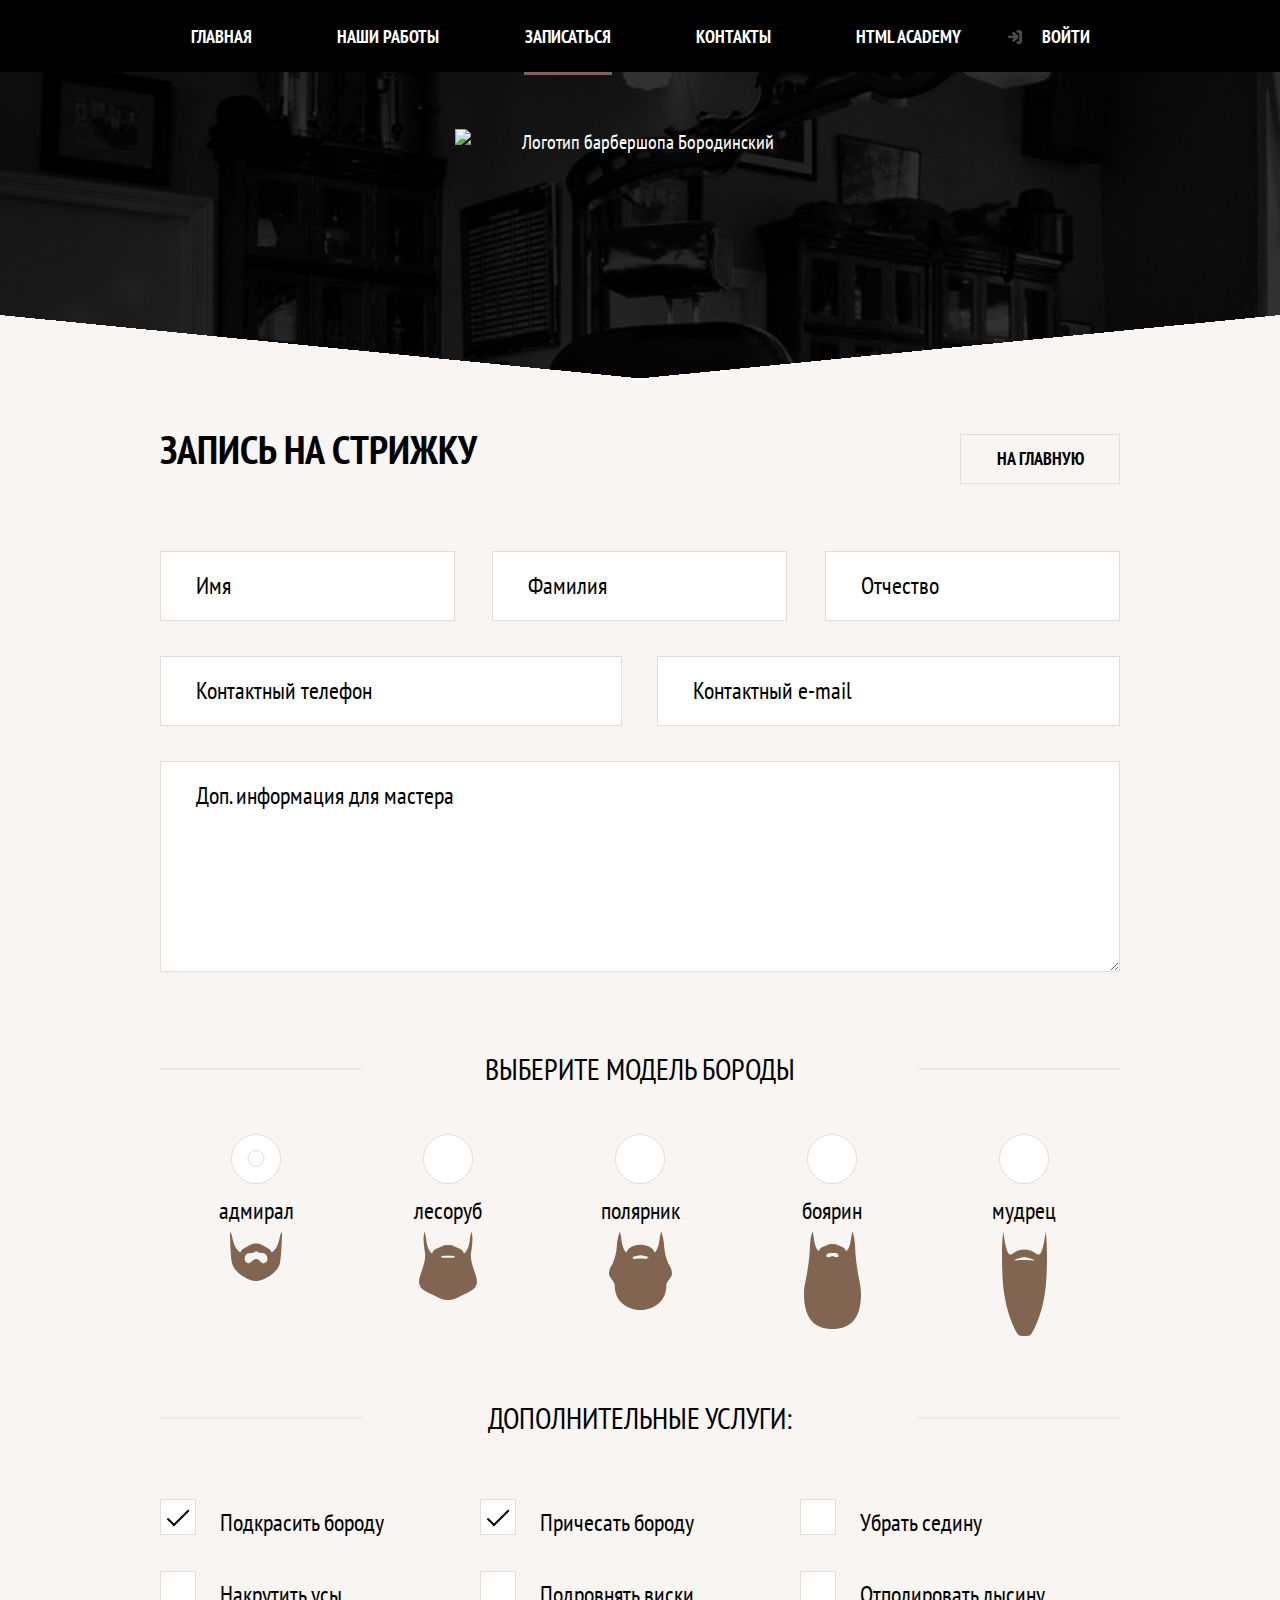
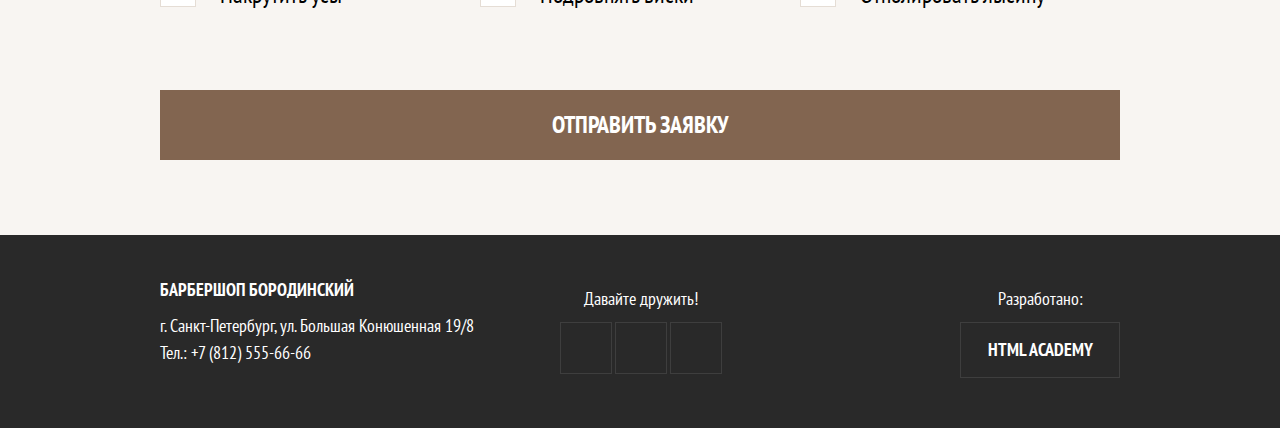
==== commit 1373bfda: "Финальная вёрстка страницы Записаться" ====
--- a/form.html
+++ b/form.html
@@ -43,7 +43,13 @@
 				</ul>
 				<ul class="main-nav__user-list user-list">
 					<li class="user-list__item">
-						<a class="user-list__login" href="#">Войти</a>
+						<a class="user-list__login" href="#">
+							<svg class="user-list__login-icon" xmlns="http://www.w3.org/2000/svg" width="16" height="16" viewBox="0 0 16 16">
+								<path d="M7.31 9.06l-.08.07-1.43 1.46a1.24 1.24 0 0 0-.23.32 1.17 1.17 0 0 0 .19 1.33 1.15 1.15 0 0 0 .95.37 1.18 1.18 0 0 0 .79-.37l1.85-1.86 1.72-1.72a1.15 1.15 0 0 0 .19-.27 1.11 1.11 0 0 0 .12-.6 1 1 0 0 0-.21-.58c-.14-.17-.29-.32-.44-.48L7.34 3.34a1.1 1.1 0 0 0-1-.28 1.12 1.12 0 0 0-.7.41 1.14 1.14 0 0 0-.27.67 1.19 1.19 0 0 0 .39 1l1.5 1.5.08.08H2.1a1.21 1.21 0 0 0-.72.42 1.15 1.15 0 0 0-.24 1 1.12 1.12 0 0 0 .39.62 1.14 1.14 0 0 0 .78.29h5zM12.51 8v3.93a.59.59 0 0 1-.26.5.67.67 0 0 1-.41.11h-1.27a1.18 1.18 0 0 0-.66.42 1.17 1.17 0 0 0 .21 1.67 1.1 1.1 0 0 0 .69.24h1a6 6 0 0 0 .64 0 2.32 2.32 0 0 0 .73-.24 3 3 0 0 0 .62-.42 3.14 3.14 0 0 0 .71-.86 2.88 2.88 0 0 0 .35-1.42v-8.2a2.51 2.51 0 0 0-.26-.9 3.05 3.05 0 0 0-.88-1.07 2.88 2.88 0 0 0-1.78-.62h-1.32a1.15 1.15 0 0 0-.65.37 1.12 1.12 0 0 0-.31.73 1.1 1.1 0 0 0 .18.67 1.13 1.13 0 0 0 1 .56h1.18a.62.62 0 0 1 .55.56v3.94z" fill="#000000" />
+								<path d="M7.31 9.06h-5a1.14 1.14 0 0 1-.78-.29 1.12 1.12 0 0 1-.39-.62 1.15 1.15 0 0 1 .24-1 1.21 1.21 0 0 1 .72-.45h5.24l-.08-.08-1.5-1.5a1.19 1.19 0 0 1-.39-1 1.14 1.14 0 0 1 .27-.67 1.12 1.12 0 0 1 .7-.41 1.1 1.1 0 0 1 1 .28l3.39 3.38c.15.15.3.31.44.48a1 1 0 0 1 .21.58 1.11 1.11 0 0 1-.12.6 1.15 1.15 0 0 1-.19.27l-1.72 1.75-1.84 1.86a1.18 1.18 0 0 1-.79.37 1.15 1.15 0 0 1-.95-.37 1.17 1.17 0 0 1-.19-1.33 1.24 1.24 0 0 1 .23-.32l1.43-1.44.08-.07z" fill="#000000" />
+								<path d="M12.51 8V4.06a.62.62 0 0 0-.51-.57h-1.18a1.13 1.13 0 0 1-1-.56 1.1 1.1 0 0 1-.18-.67 1.12 1.12 0 0 1 .36-.75 1.15 1.15 0 0 1 .65-.37h1.32a2.88 2.88 0 0 1 1.78.62 3.05 3.05 0 0 1 .85 1.04 2.51 2.51 0 0 1 .26.9v8.2a2.88 2.88 0 0 1-.35 1.42 3.14 3.14 0 0 1-.71.86 3 3 0 0 1-.62.42 2.32 2.32 0 0 1-.73.24 5.94 5.94 0 0 1-.64 0h-1a1.1 1.1 0 0 1-.69-.24 1.17 1.17 0 0 1-.21-1.6 1.18 1.18 0 0 1 .66-.42h1.27a.67.67 0 0 0 .41-.11.59.59 0 0 0 .26-.5V8.04z" fill="#000000" />
+							</svg>
+							Войти</a>
 					</li>
 				</ul>
 			</div>
@@ -52,87 +58,89 @@
 
 	<main class="page-main">
 		<section class="sign-up">
-			<h2 class="sign-up__title">Запись на стрижку</h2>
-			<a class="sign-up__to-main button" href="index.html">На главную</a>
-			<form class="sign-up__form" action="#">
-				<fieldset class="sign-up__contacts-form contacts-form">
-					<ul class="contacts-form__list">
-						<li class="contacts-form__item contacts-form__item--1">
-							<input class="contacts-form__input" type="text" placeholder="Имя">
-						</li>
-						<li class="contacts-form__item contacts-form__item--2">
-							<input class="contacts-form__input" type="text" placeholder="Фамилия">
-						</li>
-						<li class="contacts-form__item contacts-form__item--3">
-							<input class="contacts-form__input" type="text" placeholder="Отчество">
-						</li>
-						<li class="contacts-form__item contacts-form__item--4">
-							<input class="contacts-form__input" type="text" placeholder="Контактный телефон">
-						</li>
-						<li class="contacts-form__item contacts-form__item--5">
-							<input class="contacts-form__input" type="email" placeholder="Контактный e-mail">
-						</li>
-						<li class="contacts-form__item contacts-form__item--6">
-							<textarea class="contacts-form__input contacts__input--message" cols="30" rows="3" placeholder="Доп. информация для мастера"></textarea>
-						</li>
-					</ul>
-				</fieldset>
-				<fieldset class="sign-up__beard-model beard-model">
-					<legend class="beard-model__title">Выберите модель бороды</legend>
-					<ul class="beard-model__list">
-						<li class="beard-model__item beard-model__item--admiral">
-							<input class="visually-hidden beard-model__radio button-radio" type="radio" name="radio" id="admiral" checked>
-							<label class="beard-model__name" for="admiral">адмирал</label>
-						</li>
-						<li class="beard-model__item beard-model__item--lumberjack">
-							<input class="visually-hidden beard-model__radio button-radio" type="radio" name="radio" id="lumberjack">
-							<label class="beard-model__name" for="lumberjack">лесоруб</label>
-						</li>
-						<li class="beard-model__item beard-model__item--polar">
-							<input class="visually-hidden beard-model__radio button-radio" type="radio" name="radio" id="polar">
-							<label class="beard-model__name" for="polar">полярник</label>
-						</li>
-						<li class="beard-model__item beard-model__item--boyar">
-							<input class="visually-hidden beard-model__radio button-radio" type="radio" name="radio" id="boyar">
-							<label class="beard-model__name" for="boyar">боярин</label>
-						</li>
-						<li class="beard-model__item beard-model__item--sage">
-							<input class="visually-hidden beard-model__radio button-radio" type="radio" name="radio" id="sage">
-							<label class="beard-model__name" for="sage">мудрец</label>
-						</li>
-					</ul>
-				</fieldset>
-				<fieldset class="sign-up__additonal-services additional-services">
-					<legend class="additional-services__title">Дополнительные услуги:</legend>
-					<ul class="additional-services__list">
-						<li class="additional-services__item">
-							<input class="visually-hidden additional-services__checkbox button-checkbox" type="checkbox" id="beard-paint" checked>
-							<label class="additional-services__name" for="beard-paint"><span>Подкрасить бороду</span></label>
-						</li>
-						<li class="additional-services__item">
-							<input class="visually-hidden additional-services__checkbox button-checkbox" type="checkbox" id="beard-comb" checked>
-							<label class="additional-services__name" for="beard-comb"><span>Причесать бороду</span></label>
-						</li>
-						<li class="additional-services__item">
-							<input class="visually-hidden additional-services__checkbox button-checkbox" type="checkbox" id="remove-grey">
-							<label class="additional-services__name" for="remove-grey"><span>Убрать седину</span></label>
-						</li>
-						<li class="additional-services__item">
-							<input class="visually-hidden additional-services__checkbox button-checkbox" type="checkbox" id="twist-mustache">
-							<label class="additional-services__name" for="twist-mustache"><span>Накрутить усы</span></label>
-						</li>
-						<li class="additional-services__item">
-							<input class="visually-hidden additional-services__checkbox button-checkbox" type="checkbox" id="trim">
-							<label class="additional-services__name" for="trim"><span>Подровнять виски</span></label>
-						</li>
-						<li class="additional-services__item">
-							<input class="visually-hidden additional-services__checkbox button-checkbox" type="checkbox" id="polish">
-							<label class="additional-services__name" for="polish"><span>Отполировать лысину</span></label>
-						</li>
-					</ul>
-				</fieldset>
-				<button class="sign-up__button button button--submit" type="submit">Отправить заявку</button>
-			</form>
+			<div class="sign-up__wrapper">
+				<h2 class="sign-up__title">Запись на стрижку</h2>
+				<a class="sign-up__to-main button" href="index.html">На главную</a>
+				<form class="sign-up__form" action="#">
+					<fieldset class="sign-up__contacts-form contacts-form">
+						<ul class="contacts-form__list">
+							<li class="contacts-form__item contacts-form__item--1">
+								<input class="contacts-form__input" type="text" placeholder="Имя">
+							</li>
+							<li class="contacts-form__item contacts-form__item--2">
+								<input class="contacts-form__input" type="text" placeholder="Фамилия">
+							</li>
+							<li class="contacts-form__item contacts-form__item--3">
+								<input class="contacts-form__input" type="text" placeholder="Отчество">
+							</li>
+							<li class="contacts-form__item contacts-form__item--4">
+								<input class="contacts-form__input" type="text" placeholder="Контактный телефон">
+							</li>
+							<li class="contacts-form__item contacts-form__item--5">
+								<input class="contacts-form__input" type="email" placeholder="Контактный e-mail">
+							</li>
+							<li class="contacts-form__item contacts-form__item--6">
+								<textarea class="contacts-form__input contacts-form__input--message" cols="30" rows="3" placeholder="Доп. информация для мастера"></textarea>
+							</li>
+						</ul>
+					</fieldset>
+					<fieldset class="sign-up__beard-model beard-model">
+						<legend class="beard-model__title">Выберите модель бороды</legend>
+						<ul class="beard-model__list">
+							<li class="beard-model__item beard-model__item--admiral">
+								<input class="visually-hidden beard-model__radio button-radio" type="radio" name="radio" id="admiral" checked>
+								<label class="beard-model__name" for="admiral">адмирал</label>
+							</li>
+							<li class="beard-model__item beard-model__item--lumberjack">
+								<input class="visually-hidden beard-model__radio button-radio" type="radio" name="radio" id="lumberjack">
+								<label class="beard-model__name" for="lumberjack">лесоруб</label>
+							</li>
+							<li class="beard-model__item beard-model__item--polar">
+								<input class="visually-hidden beard-model__radio button-radio" type="radio" name="radio" id="polar">
+								<label class="beard-model__name" for="polar">полярник</label>
+							</li>
+							<li class="beard-model__item beard-model__item--boyar">
+								<input class="visually-hidden beard-model__radio button-radio" type="radio" name="radio" id="boyar">
+								<label class="beard-model__name" for="boyar">боярин</label>
+							</li>
+							<li class="beard-model__item beard-model__item--sage">
+								<input class="visually-hidden beard-model__radio button-radio" type="radio" name="radio" id="sage">
+								<label class="beard-model__name" for="sage">мудрец</label>
+							</li>
+						</ul>
+					</fieldset>
+					<fieldset class="sign-up__additonal-services additional-services">
+						<legend class="additional-services__title">Дополнительные услуги:</legend>
+						<ul class="additional-services__list">
+							<li class="additional-services__item">
+								<input class="visually-hidden additional-services__checkbox button-checkbox" type="checkbox" id="beard-paint" checked>
+								<label class="additional-services__name" for="beard-paint"><span>Подкрасить бороду</span></label>
+							</li>
+							<li class="additional-services__item">
+								<input class="visually-hidden additional-services__checkbox button-checkbox" type="checkbox" id="beard-comb" checked>
+								<label class="additional-services__name" for="beard-comb"><span>Причесать бороду</span></label>
+							</li>
+							<li class="additional-services__item">
+								<input class="visually-hidden additional-services__checkbox button-checkbox" type="checkbox" id="remove-grey">
+								<label class="additional-services__name" for="remove-grey"><span>Убрать седину</span></label>
+							</li>
+							<li class="additional-services__item">
+								<input class="visually-hidden additional-services__checkbox button-checkbox" type="checkbox" id="twist-mustache">
+								<label class="additional-services__name" for="twist-mustache"><span>Накрутить усы</span></label>
+							</li>
+							<li class="additional-services__item">
+								<input class="visually-hidden additional-services__checkbox button-checkbox" type="checkbox" id="trim">
+								<label class="additional-services__name" for="trim"><span>Подровнять виски</span></label>
+							</li>
+							<li class="additional-services__item">
+								<input class="visually-hidden additional-services__checkbox button-checkbox" type="checkbox" id="polish">
+								<label class="additional-services__name" for="polish"><span>Отполировать лысину</span></label>
+							</li>
+						</ul>
+					</fieldset>
+					<button class="sign-up__button button button--submit" type="submit">Отправить заявку</button>
+				</form>
+			</div>
 		</section>
 	</main>
 
--- a/css/style.css
+++ b/css/style.css
@@ -1642,6 +1642,11 @@
   height: 34px;
   background: linear-gradient(to bottom left, #f8f5f2 50%, transparent 50%) left / 50.5% 100% no-repeat, linear-gradient(to bottom right, #f8f5f2 50%, transparent 50%) right / 50.5% 100% no-repeat;
 }
+.sign-up__wrapper {
+  width: 88%;
+  max-width: 960px;
+  margin: 0 auto;
+}
 .sign-up__form {
   width: 100%;
 }
@@ -1659,10 +1664,6 @@
 .sign-up__to-main {
   display: none;
 }
-.sign-up__form {
-  width: 88%;
-  margin: 0 auto;
-}
 .sign-up__button {
   width: 100%;
   margin: 0 auto;
@@ -1671,12 +1672,61 @@
 }
 @media (min-width: 768px) {
   .sign-up {
-    width: 768px;
+    width: 100%;
+    margin-top: -188px;
+    padding-top: 55px;
+    padding-bottom: 75px;
+  }
+  .sign-up::before {
+    content: '';
+    position: absolute;
+    top: -41px;
+    left: 0;
+    width: 100%;
+    height: 41px;
+    background: linear-gradient(to bottom left, transparent 50%, #f8f5f2 50%) left / 50.5% 100% no-repeat, linear-gradient(to bottom right, transparent 50%, #f8f5f2 50%) right / 50.5% 100% no-repeat;
+  }
+  .sign-up::after {
+    content: none;
+  }
+  .sign-up__wrapper {
+    display: flex;
+    flex-wrap: wrap;
+  }
+  .sign-up__title {
+    margin-bottom: 0;
+    font-size: 40px;
+    text-align: left;
+  }
+  .sign-up__to-main {
+    width: 158px;
+    margin-left: auto;
+    padding: 12px 0;
+    display: block;
+    text-align: center;
+    border: 1px solid #e5ddd5;
+  }
+  .sign-up__form {
+    margin-top: 67px;
+  }
+  .sign-up__button {
+    margin-top: 60px;
+    padding: 20px 0px;
+    font-size: 24px;
+    line-height: 30px;
   }
 }
 @media (min-width: 1200px) {
   .sign-up {
-    width: 1200px;
+    width: 100%;
+    margin-top: -341px;
+  }
+  .sign-up::before {
+    top: -64px;
+    height: 64px;
+  }
+  .sign-up__button {
+    margin-top: 80px;
   }
 }
 .contacts-form {
@@ -1720,20 +1770,56 @@
 .contacts-form__item--6 {
   margin-bottom: 0;
 }
+.contacts-form__input--message {
+  height: 112px;
+}
 @media (min-width: 768px) {
   .contacts-form__list {
     display: flex;
     flex-wrap: wrap;
   }
+  .contacts-form__item {
+    margin-bottom: 35px;
+  }
+  .contacts-form__item:last-child {
+    margin-bottom: 0;
+  }
+  .contacts-form__input {
+    padding: 19px 35px;
+    font-size: 24px;
+  }
   .contacts-form__item--1,
   .contacts-form__item--2,
   .contacts-form__item--3 {
-    width: 214px;
+    width: calc(100% / 3);
   }
   .contacts-form__item--4,
   .contacts-form__item--5,
   .contacts-form__item--6 {
     width: 100%;
+  }
+  .contacts-form__input--message {
+    height: 211px;
+  }
+}
+@media (min-width: 1200px) {
+  .contacts-form__item--1,
+  .contacts-form__item--2,
+  .contacts-form__item--3 {
+    width: 295px;
+  }
+  .contacts-form__item--1 {
+    margin-right: 37px;
+  }
+  .contacts-form__item--2 {
+    margin-right: 38px;
+  }
+  .contacts-form__item--4 {
+    width: 462px;
+    margin-right: 35px;
+  }
+  .contacts-form__item--5 {
+    width: 463px;
   }
 }
 .beard-model {
@@ -1829,7 +1915,12 @@
   color: #000000;
 }
 @media (min-width: 768px) {
+  .beard-model {
+    margin-top: 60px;
+  }
   .beard-model__title {
+    position: relative;
+    width: 100%;
     margin: 0;
     padding: 0;
     font-size: 30px;
@@ -1839,8 +1930,45 @@
     color: #000000;
     font-weight: 400;
   }
+  .beard-model__title::before {
+    content: '';
+    position: absolute;
+    top: 50%;
+    left: 0;
+    width: 21%;
+    height: 1px;
+    background-color: #e5ddd5;
+    transform: translateY(-50%);
+  }
+  .beard-model__title::after {
+    content: '';
+    position: absolute;
+    top: 50%;
+    right: 0;
+    width: 21%;
+    height: 1px;
+    background-color: #e5ddd5;
+    transform: translateY(-50%);
+  }
+  .beard-model__list {
+    padding: 0;
+    padding-top: 45px;
+  }
+  .beard-model__item {
+    width: 20%;
+  }
+  .beard-model__name {
+    font-size: 24px;
+  }
 }
 @media (min-width: 1200px) {
+  .beard-model {
+    margin-top: 75px;
+  }
+  .beard-model__list {
+    padding: 0;
+    padding-top: 50px;
+  }
   .beard-model__name {
     font-size: 24px;
     line-height: 24px;
@@ -1865,13 +1993,11 @@
   margin: 0;
   padding: 0;
   padding-top: 35px;
+  margin-bottom: -20px;
 }
 .additional-services__item {
   position: relative;
   margin-bottom: 20px;
-}
-.additional-services__item:last-child {
-  margin-bottom: 0;
 }
 .additional-services__name {
   position: relative;
@@ -1912,7 +2038,12 @@
   transform: rotate(-45deg);
 }
 @media (min-width: 768px) {
+  .additional-services {
+    margin-top: 60px;
+  }
   .additional-services__title {
+    position: relative;
+    width: 100%;
     margin: 0;
     padding: 0;
     font-size: 30px;
@@ -1922,14 +2053,51 @@
     color: #000000;
     font-weight: 400;
   }
+  .additional-services__title::before {
+    content: '';
+    position: absolute;
+    top: 50%;
+    left: 0;
+    width: 21%;
+    height: 1px;
+    background-color: #e5ddd5;
+    transform: translateY(-50%);
+  }
+  .additional-services__title::after {
+    content: '';
+    position: absolute;
+    top: 50%;
+    right: 0;
+    width: 21%;
+    height: 1px;
+    background-color: #e5ddd5;
+    transform: translateY(-50%);
+  }
   .additional-services__list {
+    padding-top: 75px;
+    margin-bottom: -42px;
     display: flex;
     flex-wrap: wrap;
+  }
+  .additional-services__item {
+    width: 50%;
+    margin-bottom: 42px;
   }
   .additional-services__name {
     font-size: 24px;
     line-height: 30px;
   }
+  .additional-services__checkbox:checked + label::after {
+    top: 40%;
+  }
+  .additional-services__checkbox:checked + label span::before {
+    top: 40%;
+  }
+}
+@media (min-width: 1200px) {
+  .additional-services__item {
+    width: calc(100% / 3);
+  }
 }
 .popup {
   display: none;
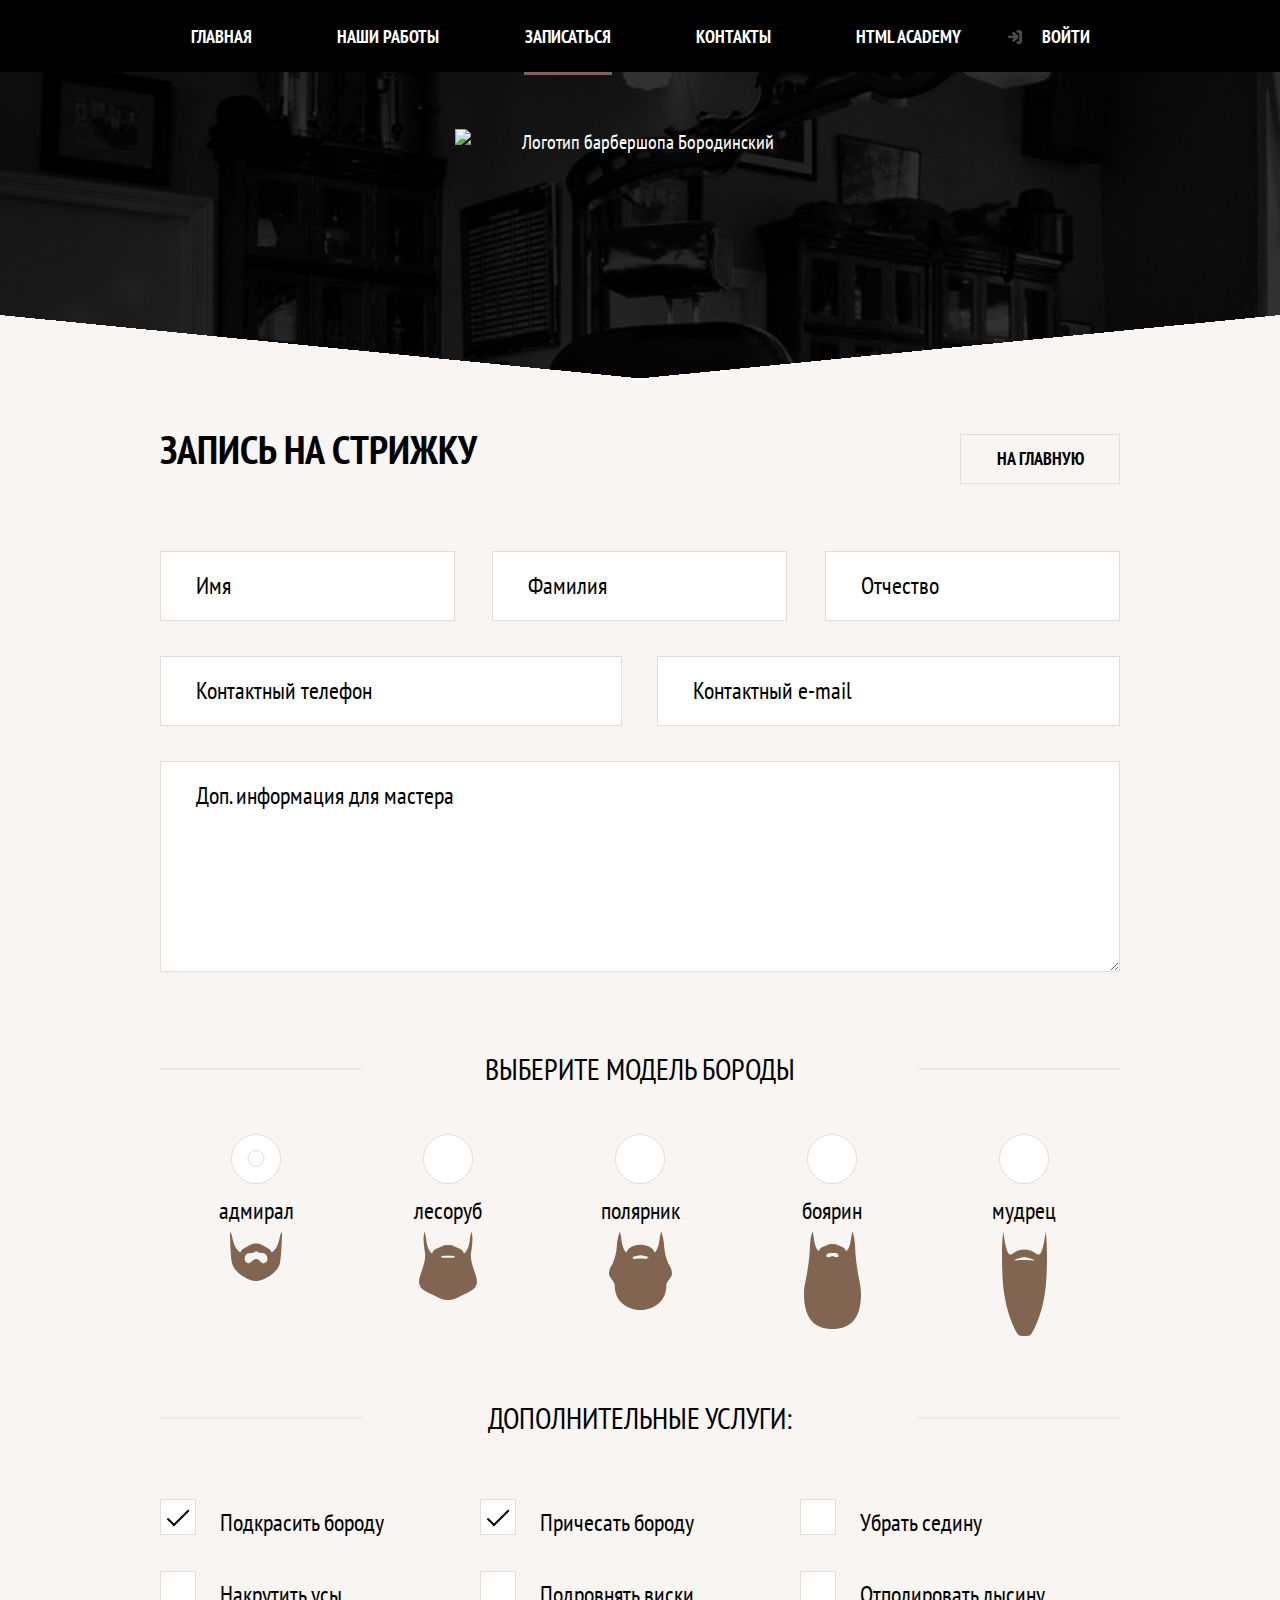
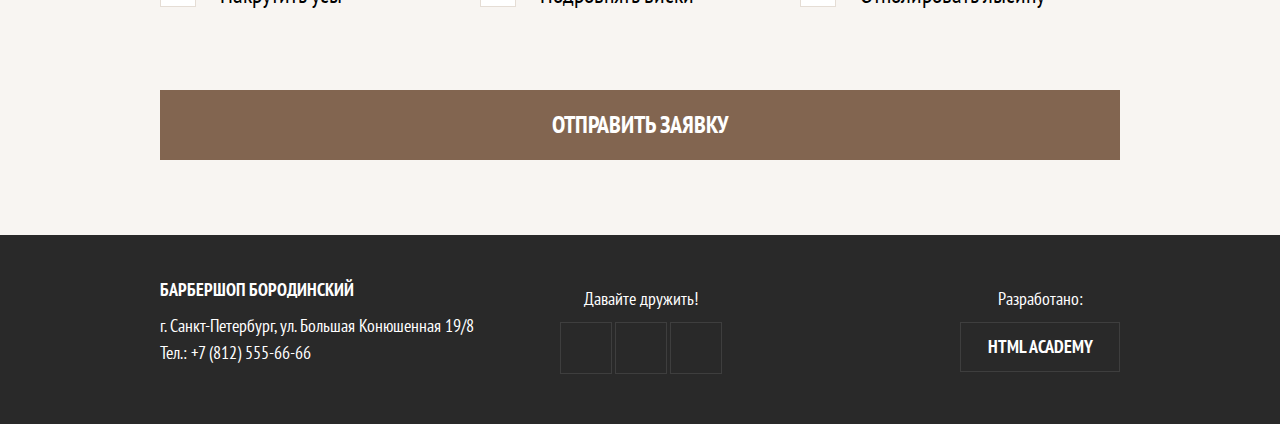
==== commit 82fad5da: "Верстка попапов на странице Записи и Стайлгайд" ====
--- a/form.html
+++ b/form.html
@@ -11,7 +11,7 @@
 	<link rel="stylesheet" href="css/normalize.css">
 </head>
 
-<body>
+<body class="body--form">
 
 	<header class="page-header">
 		<a class="page-header__logo">
@@ -60,27 +60,27 @@
 		<section class="sign-up">
 			<div class="sign-up__wrapper">
 				<h2 class="sign-up__title">Запись на стрижку</h2>
-				<a class="sign-up__to-main button" href="index.html">На главную</a>
+				<a class="sign-up__to-main button button--ghost" href="index.html">На главную</a>
 				<form class="sign-up__form" action="#">
 					<fieldset class="sign-up__contacts-form contacts-form">
 						<ul class="contacts-form__list">
 							<li class="contacts-form__item contacts-form__item--1">
-								<input class="contacts-form__input" type="text" placeholder="Имя">
+								<input class="contacts-form__input input" type="text" placeholder="Имя">
 							</li>
 							<li class="contacts-form__item contacts-form__item--2">
-								<input class="contacts-form__input" type="text" placeholder="Фамилия">
+								<input class="contacts-form__input input" type="text" placeholder="Фамилия">
 							</li>
 							<li class="contacts-form__item contacts-form__item--3">
-								<input class="contacts-form__input" type="text" placeholder="Отчество">
+								<input class="contacts-form__input input" type="text" placeholder="Отчество">
 							</li>
 							<li class="contacts-form__item contacts-form__item--4">
-								<input class="contacts-form__input" type="text" placeholder="Контактный телефон">
+								<input class="contacts-form__input input" type="text" placeholder="Контактный телефон">
 							</li>
 							<li class="contacts-form__item contacts-form__item--5">
-								<input class="contacts-form__input" type="email" placeholder="Контактный e-mail">
+								<input class="contacts-form__input input" type="email" placeholder="Контактный e-mail">
 							</li>
 							<li class="contacts-form__item contacts-form__item--6">
-								<textarea class="contacts-form__input contacts-form__input--message" cols="30" rows="3" placeholder="Доп. информация для мастера"></textarea>
+								<textarea class="contacts-form__input contacts-form__input--message input" cols="30" rows="3" placeholder="Доп. информация для мастера"></textarea>
 							</li>
 						</ul>
 					</fieldset>
@@ -138,7 +138,7 @@
 							</li>
 						</ul>
 					</fieldset>
-					<button class="sign-up__button button button--submit" type="submit">Отправить заявку</button>
+					<button class="sign-up__button button button--brown button--submit" type="submit">Отправить заявку</button>
 				</form>
 			</div>
 		</section>
@@ -177,35 +177,41 @@
 	</footer>
 
 	<section class="popup popup--login">
-		<h2 class="popup__title">Личный кабинет</h2>
-		<p class="popup__text">Введите свой логин и пароль, чтобы войти</p>
-		<form action="#">
-			<p class="popup__input-wrapper popup__input-wrapper--login">
-				<input class="popup__input" type="text" placeholder="Логин">
-			</p>
-			<p class="popup__input-wrapper popup__input-wrapper--password">
-				<input class="popup__input" type="password" placeholder="Пароль">
-			</p>
-			<p class="popup__input-wrapper popup__input-wrapper--buttons">
-				<input class="popup__checkbox button--checkbox" type="checkbox" id="remember">
-				<label class="popup__remember" for="remember">Запомните меня</label>
-				<a class="popup__forgot" href="#">Я забыл пароль!</a>
-			</p>
-			<button class="popup__button button" type="submit">Войти в личный кабинет</button>
-		</form>
-		<button class="popup__close">Закрыть окно</button>
+		<div class="popup__wrapper">
+			<h2 class="popup__title">Личный кабинет</h2>
+			<p class="popup__text">Введите свой логин и пароль, чтобы войти</p>
+			<form class="popup__form" action="#">
+				<p class="popup__input-wrapper popup__input-wrapper--login">
+					<input class="popup__input input" type="text" placeholder="Логин">
+				</p>
+				<p class="popup__input-wrapper popup__input-wrapper--password">
+					<input class="popup__input input" type="password" placeholder="Пароль">
+				</p>
+				<p class="popup__input-wrapper popup__input-wrapper--buttons">
+					<input class="popup__checkbox visually-hidden" type="checkbox" id="remember">
+					<label class="popup__remember" for="remember"><span>Запомните меня</span></label>
+					<a class="popup__forgot" href="#">Я забыл пароль!</a>
+				</p>
+				<button class="popup__button button" type="submit">Войти <span>в личный кабинет</span></button>
+			</form>
+			<button class="popup__close button">Закрыть</button>
+		</div>
 	</section>
 
 	<section class="popup popup--failure">
-		<h2 class="popup__title">Неудача</h2>
-		<p class="popup__text">Что-то пошло не так.<br> Проверьте выделенные<br> красным поля формы.</p>
-		<button class="popup__button button">Ок</button>
+		<div class="popup__wrapper">
+			<h2 class="popup__title">Неудача</h2>
+			<p class="popup__text">Что-то пошло не так.<br> Проверьте выделенные<br> красным поля формы.</p>
+			<button class="popup__button button button--brown">Ок</button>
+		</div>
 	</section>
 
 	<section class="popup popup--success">
-		<h2 class="popup__title">Это успех!</h2>
-		<p class="popup__text">Ваша заявка отправлена.<br> Ожидайте, мы свяжемся с вами как только<br> будет минутка.</p>
-		<button class="popup__button button">Закрыть окно</button>
+		<div class="popup__wrapper">
+			<h2 class="popup__title">Это успех!</h2>
+			<p class="popup__text">Ваша заявка отправлена.<br> Ожидайте, мы свяжемся с вами как только<br> будет минутка.</p>
+			<button class="popup__button button button--brown">Закрыть окно</button>
+		</div>
 	</section>
 
 	<script>
--- a/css/style.css
+++ b/css/style.css
@@ -44,6 +44,9 @@
   font-weight: 700;
   text-transform: uppercase;
   color: #000000;
+}
+.body--form {
+  position: relative;
 }
 .button {
   text-decoration: none;
@@ -60,6 +63,37 @@
   text-align: center;
   color: #ffffff;
   background-color: #826550;
+}
+.button--ghost:hover,
+.button--ghost:focus {
+  border-color: #d5c9bd;
+}
+.button-radio + label:hover::before {
+  border-color: #d5c9bd;
+}
+.button-radio + label:active::before {
+  background-color: #d5c9bd;
+}
+.button-radio:checked + label:hover::before,
+.button-radio:checked + label:hover::after {
+  border-color: #d5c9bd;
+}
+.button-radio:checked + label:active::before,
+.button-radio:checked + label:active::after {
+  background-color: #d5c9bd;
+}
+.button-checkbox + label:hover::before {
+  border-color: #d5c9bd;
+}
+.button-checkbox + label:active::before {
+  background-color: #d5c9bd;
+}
+.input:hover {
+  border-color: #d5c9bd;
+}
+.input:focus {
+  outline: none;
+  border-color: #999999;
 }
 .page-header {
   display: flex;
@@ -458,6 +492,7 @@
     width: 84%;
     margin: 0 auto;
     padding-top: 50px;
+    padding-bottom: 60px;
   }
   .page-footer__wrapper {
     flex-direction: row;
@@ -671,7 +706,7 @@
 .copyright__link {
   text-decoration: none;
   display: block;
-  padding: 15px 0;
+  padding: 12px 0;
   line-height: 24px;
   font-weight: 700;
   text-align: center;
@@ -1111,6 +1146,35 @@
   width: 100%;
   height: 1px;
   background-color: #e5ddd5;
+}
+.news__item:hover .news__date,
+.news__item:focus .news__date {
+  background-color: #826550;
+}
+.news__item:hover .news__date::after,
+.news__item:focus .news__date::after {
+  border-top-color: #826550;
+}
+.news__item:hover .news__text,
+.news__item:focus .news__text {
+  color: #826550;
+  text-decoration: underline;
+  text-decoration-skip-ink: none;
+}
+.news__item:active .news__date {
+  background-color: #6a4d38;
+}
+.news__item:active .news__date::after {
+  border-top-color: #6a4d38;
+}
+.news__item:active .news__text {
+  color: #6a4d38;
+  text-decoration: underline;
+  text-decoration-skip-ink: none;
+}
+.news__item:active .news__date-wrapper,
+.news__item:active .news__day {
+  opacity: 0.3;
 }
 .news__item:nth-child(3) {
   display: none;
@@ -1502,9 +1566,26 @@
   }
 }
 .works {
-  width: 320px;
+  position: relative;
+  width: auto;
   margin: 0 auto;
+  padding-top: 34px;
+  padding-bottom: 27px;
   background-color: #f8f5f2;
+}
+.works::after {
+  content: '';
+  position: absolute;
+  bottom: -34px;
+  left: 0;
+  width: 100%;
+  height: 34px;
+  z-index: 1;
+  background: linear-gradient(to bottom left, #f8f5f2 50%, transparent 50%) left / 50.5% 100% no-repeat, linear-gradient(to bottom right, #f8f5f2 50%, transparent 50%) right / 50.5% 100% no-repeat;
+}
+.works__wrapper {
+  width: 88%;
+  margin: 0 auto;
 }
 .works__title {
   margin: 0;
@@ -1514,6 +1595,11 @@
   font-weight: 700;
   text-transform: uppercase;
   color: #000000;
+  margin-bottom: 34px;
+  text-align: center;
+}
+.works__to-main {
+  display: none;
 }
 .works__list {
   width: 100%;
@@ -1523,57 +1609,303 @@
 }
 .works__item {
   width: 100%;
+  margin-bottom: 20px;
+  border: 1px solid #e5ddd5;
+}
+.works__item:last-child {
+  margin-bottom: 0;
+}
+.works__item--month {
+  position: relative;
+}
+.works__item--month::before {
+  content: 'работа месяца';
+  position: absolute;
+  top: 400px;
+  left: 0;
+  width: 168px;
+  height: 38px;
+  padding-top: 12px;
+  font-size: 20px;
+  line-height: 27px;
+  font-weight: 700;
+  text-transform: uppercase;
+  text-align: center;
+  color: #ffffff;
+  background-color: #826550;
+}
+.works__item--month::after {
+  content: '';
+  position: absolute;
+  top: 400px;
+  left: 168px;
+  width: 8px;
+  height: 50px;
+  background: linear-gradient(to bottom right, #826550 15px, transparent 15px) right / 16px 50px no-repeat, linear-gradient(to top right, #826550 15px, transparent 15px) right / 16px 50px no-repeat;
+}
+.works__picture {
+  width: 100%;
+  height: 176px;
+  display: block;
+  margin: 0;
+  padding: 0;
+  background-color: #e5ddd5;
+}
+.works__item--month .works__picture {
+  width: 100%;
+  height: 480px;
+}
+.works__picture img {
+  display: block;
+  width: 280px;
+  height: auto;
+  margin: 0 auto;
+}
+.works__item-wrapper {
+  padding: 22px 20px 19px;
 }
 .works__name {
+  margin: 0;
+  padding: 0;
   font-size: 24px;
   line-height: 27px;
   color: #000000;
 }
 .works__text {
+  margin: 0;
+  margin-top: 15px;
+  padding: 0;
   font-size: 18px;
   line-height: 27px;
   color: #000000;
 }
 @media (min-width: 768px) {
   .works {
-    width: 768px;
+    width: auto;
+    margin-top: -187px;
+    padding-top: 54px;
+    padding-bottom: 62px;
+  }
+  .works::before {
+    content: '';
+    position: absolute;
+    top: -41px;
+    left: 0;
+    width: 100%;
+    height: 41px;
+    background: linear-gradient(to bottom left, transparent 50%, #f8f5f2 50%) left / 50.5% 100% no-repeat, linear-gradient(to bottom right, transparent 50%, #f8f5f2 50%) right / 50.5% 100% no-repeat;
+  }
+  .works::after {
+    bottom: -41px;
+    height: 41px;
+  }
+  .works__wrapper {
+    width: 84%;
+    max-width: 960px;
+    display: flex;
+    flex-wrap: wrap;
+  }
+  .works__title {
+    margin-bottom: 0;
+    font-size: 40px;
+    text-align: left;
+  }
+  .works__to-main {
+    width: 160px;
+    margin-left: auto;
+    padding: 13px 0;
+    display: block;
+    text-align: center;
+    border: 1px solid #e5ddd5;
+  }
+  .works__list {
+    margin-top: 38px;
   }
   .works__item {
     width: 100%;
+    display: flex;
+  }
+  .works__item--month::before {
+    top: 35px;
+    left: -2px;
+  }
+  .works__item--month::after {
+    top: 35px;
+    left: 166px;
+  }
+  .works__picture {
+    width: 41%;
+    height: auto;
+  }
+  .works__item--month .works__picture {
+    width: 41%;
+    height: auto;
+  }
+  .works__picture img {
+    width: 270px;
+  }
+  .works__item-wrapper {
+    width: calc(59% - 100px);
+    padding: 46px 50px 31px;
+    display: flex;
+    flex-direction: column;
+  }
+  .works__text {
+    margin-top: 27px;
   }
 }
 @media (min-width: 1200px) {
   .works {
-    width: 1200px;
+    width: auto;
+    padding-bottom: 88px;
+    margin-top: -342px;
+  }
+  .works::before {
+    top: -64px;
+    height: 64px;
+  }
+  .works::after {
+    content: none;
+  }
+  .works__wrapper {
+    width: 960px;
+  }
+  .works__title {
+    margin-top: 10px;
   }
   .works__list {
+    width: auto;
+    margin-left: -39px;
+    margin-top: 80px;
     display: flex;
     flex-wrap: wrap;
   }
   .works__item {
     width: 294px;
-  }
-  .works__item:first-child {
+    margin-left: 39px;
+    margin-bottom: 0;
+    flex-direction: column;
+    border: none;
+  }
+  .works__item--month {
     width: 100%;
+    margin-bottom: 40px;
+    flex-direction: row;
+  }
+  .works__item--month::before {
+    top: 25px;
+    left: auto;
+    right: 0;
+  }
+  .works__item--month::after {
+    top: 25px;
+    left: auto;
+    right: 168px;
+    transform: rotate(180deg);
+  }
+  .works__item-wrapper {
+    width: auto;
+    min-height: 182px;
+    padding: 32px 35px;
+    border: 1px solid #e5ddd5;
+    border-top: none;
+  }
+  .works__item--month .works__item-wrapper {
+    width: 330px;
+    min-height: auto;
+    padding: 131px 110px 30px 40px;
+    border-left: none;
+    border-top: 1px solid #e5ddd5;
+  }
+  .works__picture {
+    width: 294px;
+  }
+  .works__item--month .works__picture {
+    width: 480px;
+    height: 480px;
+  }
+  .works__picture img {
+    width: 294px;
+  }
+  .works__item--month img {
+    width: 480px;
+    height: 480px;
   }
 }
 .services {
   list-style-type: none;
   margin: 0;
   padding: 0;
+  margin-top: 17px;
+  margin-right: -80px;
+  padding-left: 36px;
   display: flex;
   flex-wrap: wrap;
 }
 .services__item {
+  position: relative;
+  margin-right: 79px;
   font-size: 16px;
   line-height: 27px;
   text-transform: uppercase;
   color: #000000;
 }
+.services__item--cut::before {
+  content: '';
+  position: absolute;
+  top: 4px;
+  left: -36px;
+  width: 21px;
+  height: 20px;
+  background-image: url(../img/cut-icon.svg);
+  background-position: 0 0;
+  background-repeat: no-repeat;
+}
+.services__item--shave::before {
+  content: '';
+  position: absolute;
+  top: 3px;
+  left: -44px;
+  width: 23px;
+  height: 21px;
+  background-image: url(../img/shave-icon.svg);
+  background-position: 0 0;
+  background-repeat: no-repeat;
+}
+.services__item--mustache {
+  text-indent: 10px;
+}
+.services__item--mustache::before {
+  content: '';
+  position: absolute;
+  top: 7px;
+  left: -48px;
+  width: 45px;
+  height: 12px;
+  background-image: url(../img/mustache-icon.svg);
+  background-position: 0 0;
+  background-repeat: no-repeat;
+}
+@media (min-width: 768px) {
+  .services {
+    margin-top: auto;
+  }
+}
 .prices {
-  width: 320px;
-  margin: 0 auto;
+  position: relative;
+  width: auto;
+  padding-top: 70px;
+  padding-bottom: 20px;
   background-color: #353535;
+}
+.prices::after {
+  content: '';
+  position: absolute;
+  bottom: -34px;
+  left: 0;
+  width: 100%;
+  height: 34px;
+  background: linear-gradient(to bottom left, #353535 50%, transparent 50%) left / 50.5% 100% no-repeat, linear-gradient(to bottom right, #353535 50%, transparent 50%) right / 50.5% 100% no-repeat;
 }
 .prices__title {
   margin: 0;
@@ -1583,25 +1915,134 @@
   font-weight: 700;
   text-transform: uppercase;
   color: #000000;
+  text-align: center;
   color: #ffffff;
 }
+.prices__wrapper {
+  width: 88%;
+  max-width: 960px;
+  margin: 0 auto;
+}
+.prices__table {
+  margin: 0 auto;
+  margin-top: 30px;
+}
+.prices__table,
+.prices__table td,
+.prices__table tr {
+  border-collapse: collapse;
+}
+.prices__table tr {
+  display: flex;
+  flex-wrap: wrap;
+}
+.prices__number {
+  display: none;
+}
 .prices__name {
+  width: 72%;
   font-weight: 700;
   color: #ffffff;
 }
+.prices__additionally {
+  width: 100%;
+  margin-bottom: 16px;
+  order: 3;
+}
+.prices__value {
+  width: 26%;
+}
 @media (min-width: 768px) {
   .prices {
-    width: 768px;
+    padding-top: 90px;
+    padding-bottom: 56px;
+  }
+  .prices::after {
+    content: none;
+  }
+  .prices__wrapper {
+    width: 84%;
+    max-width: 960px;
+  }
+  .prices__title {
+    font-size: 40px;
+    text-align: left;
+  }
+  .prices__table {
+    width: 100%;
+    margin-top: 53px;
+  }
+  .prices__table tr {
+    height: 54px;
+    display: table-row;
+  }
+  .prices__table td {
+    padding: 0 20px;
+    border: 1px solid #484848;
+  }
+  .prices__number {
+    width: 11%;
+    display: table-cell;
+    text-align: center;
+    color: rgba(255, 255, 255, 0.3);
+  }
+  .prices__name {
+    width: 39%;
+  }
+  .prices__additionally {
+    width: 25%;
+    margin-bottom: 0;
+    order: 0;
+  }
+  .prices__bracket {
+    display: none;
+  }
+  .prices__value {
+    width: 25%;
   }
 }
 @media (min-width: 1200px) {
   .prices {
-    width: 1200px;
+    width: auto;
+    padding-top: 83px;
+    padding-bottom: 83px;
   }
   .prices__wrapper {
+    width: 960px;
+    display: flex;
+    flex-wrap: wrap;
+  }
+  .prices__title {
     width: 100%;
-    display: flex;
-  }
+    margin-bottom: 54px;
+  }
+  .prices__table {
+    width: 630px;
+    margin: 0;
+  }
+  .prices__table td {
+    padding: 0 18px;
+  }
+}
+.discount {
+  position: relative;
+  width: calc(100% - 143px);
+  min-height: 50px;
+  margin: 0 auto;
+  margin-top: 25px;
+  padding: 20px 30px 20px 113px;
+  border: 1px solid #484848;
+}
+.discount::before {
+  content: '';
+  position: absolute;
+  top: 15px;
+  left: 20px;
+  width: 56px;
+  height: 56px;
+  background-image: url(../img/clock-icon.svg);
+  background-position: 0 0;
+  background-repeat: no-repeat;
 }
 .discount__text {
   font-size: 20px;
@@ -1610,6 +2051,18 @@
   text-transform: none;
 }
 @media (min-width: 768px) {
+  .discount {
+    width: calc(100% - 215px);
+    min-height: 52px;
+    margin-top: 10px;
+    padding: 39px 30px 20px 185px;
+  }
+  .discount::before {
+    top: 20px;
+    left: 26px;
+    width: 70px;
+    height: 70px;
+  }
   .discount__text {
     font-size: 30px;
     font-weight: 700;
@@ -1617,6 +2070,19 @@
   }
 }
 @media (min-width: 1200px) {
+  .discount {
+    width: 124px;
+    padding: 200px 72px 20px;
+    margin: 0;
+    margin-left: auto;
+    text-align: center;
+  }
+  .discount::before {
+    top: 34px;
+    left: 64px;
+    width: 142px;
+    height: 139px;
+  }
   .discount__text {
     font-size: 20px;
     line-height: 27px;
@@ -1902,6 +2368,7 @@
   width: 15px;
   height: 15px;
   border: 1px solid #e5ddd5;
+  background-color: #ffffff;
   border-radius: 50%;
   transform: translateX(-50%);
 }
@@ -2100,5 +2567,272 @@
   }
 }
 .popup {
+  width: 100%;
+  padding: 37px 0;
+  z-index: 2;
+  color: #000000;
+  background-color: #f8f5f2;
+  box-shadow: 0 30px 45px #000000;
+}
+.popup--login {
+  position: absolute;
+  top: 135px;
+  left: 0;
   display: none;
 }
+.popup--success {
+  position: fixed;
+  top: 50%;
+  left: 0;
+  display: none;
+  transform: translateY(-50%);
+}
+.popup--failure {
+  position: fixed;
+  top: 50%;
+  left: 0;
+  display: none;
+  transform: translateY(-50%);
+}
+.popup--failure .popup__wrapper {
+  width: 56%;
+}
+.popup--failure .popup__button {
+  width: 100%;
+  margin: 0 auto;
+  margin-top: 30px;
+}
+.popup--failure .popup__title,
+.popup--success .popup__title {
+  font-size: 40px;
+}
+.popup--success .popup__button {
+  width: 180px;
+  margin: 0 auto;
+  margin-top: 30px;
+  display: block;
+}
+.popup__wrapper {
+  width: 88%;
+  margin: 0 auto;
+}
+.popup__title {
+  margin: 0;
+  padding: 0;
+  font-size: 30px;
+  line-height: 30px;
+  font-weight: 700;
+  text-transform: uppercase;
+  color: #000000;
+  text-align: center;
+}
+.popup__text {
+  margin: 0;
+  margin-top: 20px;
+  padding: 0;
+  font-size: 18px;
+  line-height: 27px;
+  text-align: center;
+}
+.popup__form {
+  margin-top: 23px;
+}
+.popup__input-wrapper {
+  position: relative;
+  margin: 0;
+  padding: 0;
+}
+.popup__input-wrapper--password {
+  margin-top: 6px;
+  margin-bottom: 26px;
+}
+.popup__input {
+  width: calc(100% - 63px);
+  padding: 8px 40px 8px 17px;
+  font-size: 18px;
+  line-height: 30px;
+  border: 1px solid #e5ddd5;
+}
+.popup__input::placeholder {
+  color: #000000;
+}
+.popup__input-wrapper--login::after {
+  content: '';
+  position: absolute;
+  top: 17px;
+  right: 22px;
+  width: 14px;
+  height: 15px;
+  background-image: url(../img/login-form-icon.svg);
+  background-position: 0 0;
+  background-repeat: no-repeat;
+}
+.popup__input-wrapper--password::after {
+  content: '';
+  position: absolute;
+  top: 16px;
+  right: 22px;
+  width: 15px;
+  height: 17px;
+  background-image: url(../img/lock-icon.svg);
+  background-position: 0 0;
+  background-repeat: no-repeat;
+}
+.popup__input-wrapper--buttons {
+  display: flex;
+}
+.popup__remember {
+  position: relative;
+  padding-left: 48px;
+  padding-top: 4px;
+  padding-bottom: 2px;
+  font-size: 18px;
+  line-height: 30px;
+  font-weight: 400;
+}
+.popup__checkbox + label::before {
+  content: '';
+  position: absolute;
+  top: 0;
+  left: 0;
+  width: 34px;
+  height: 34px;
+  background-color: #ffffff;
+  border: 1px solid #e5ddd5;
+}
+.popup__checkbox:checked + label::after {
+  content: '';
+  position: absolute;
+  top: 50%;
+  left: 10px;
+  width: 22px;
+  height: 2px;
+  background-color: #000000;
+  transform: rotate(-45deg);
+}
+.popup__checkbox:checked + label span::before {
+  content: '';
+  position: absolute;
+  top: 50%;
+  left: 10px;
+  width: 2px;
+  height: 10px;
+  background-color: #000000;
+  transform: rotate(-45deg);
+}
+.popup__forgot {
+  display: block;
+  margin-left: auto;
+  padding-top: 4px;
+  padding-bottom: 2px;
+  font-size: 18px;
+  line-height: 30px;
+  font-weight: 400;
+  text-decoration-skip-ink: none;
+  color: #000000;
+}
+.popup__button {
+  width: 130px;
+  padding: 13px 0;
+  margin-top: 30px;
+  color: #ffffff;
+  background-color: #826550;
+  text-align: center;
+}
+.popup__button span {
+  display: none;
+}
+.popup__close {
+  position: absolute;
+  bottom: 37px;
+  right: 6%;
+  width: 130px;
+  padding: 13px 0;
+  outline: 1px solid #e5ddd5;
+}
+@media (min-width: 768px) {
+  .popup {
+    width: 460px;
+    padding: 60px 0px 57px;
+    z-index: 2;
+    transform: translateX(-50%);
+  }
+  .popup--login {
+    position: fixed;
+    top: 30px;
+    left: 50%;
+  }
+  .popup--failure {
+    position: fixed;
+    bottom: auto;
+    left: 50%;
+    top: 50%;
+    width: 320px;
+    transform: translate(-50%, -50%);
+  }
+  .popup--success {
+    position: fixed;
+    bottom: auto;
+    left: 50%;
+    top: 50%;
+    width: 460px;
+    transform: translate(-50%, -50%);
+  }
+  .popup__wrapper {
+    width: 320px;
+  }
+  .popup__title {
+    font-size: 40px;
+  }
+  .popup__text {
+    text-align: center;
+  }
+  .popup__input {
+    width: 250px;
+    padding: 19px 45px 19px 23px;
+    font-size: 24px;
+  }
+  .popup__input-wrapper--login::after {
+    top: 28px;
+    right: 26px;
+  }
+  .popup__input-wrapper--password::after {
+    top: 26px;
+    right: 26px;
+  }
+  .popup__button {
+    width: 320px;
+  }
+  .popup__button span {
+    display: inline;
+  }
+  .popup__close {
+    position: absolute;
+    top: 62px;
+    right: -113px;
+    width: 36px;
+    height: 36px;
+    font-size: 0;
+    outline: none;
+  }
+  .popup__close::before {
+    content: '';
+    position: absolute;
+    top: 16px;
+    right: 0;
+    width: 36px;
+    height: 2px;
+    background-color: #ffffff;
+    transform: rotate(45deg);
+  }
+  .popup__close::after {
+    content: '';
+    position: absolute;
+    top: 16px;
+    right: 0;
+    width: 36px;
+    height: 2px;
+    background-color: #ffffff;
+    transform: rotate(-45deg);
+  }
+}
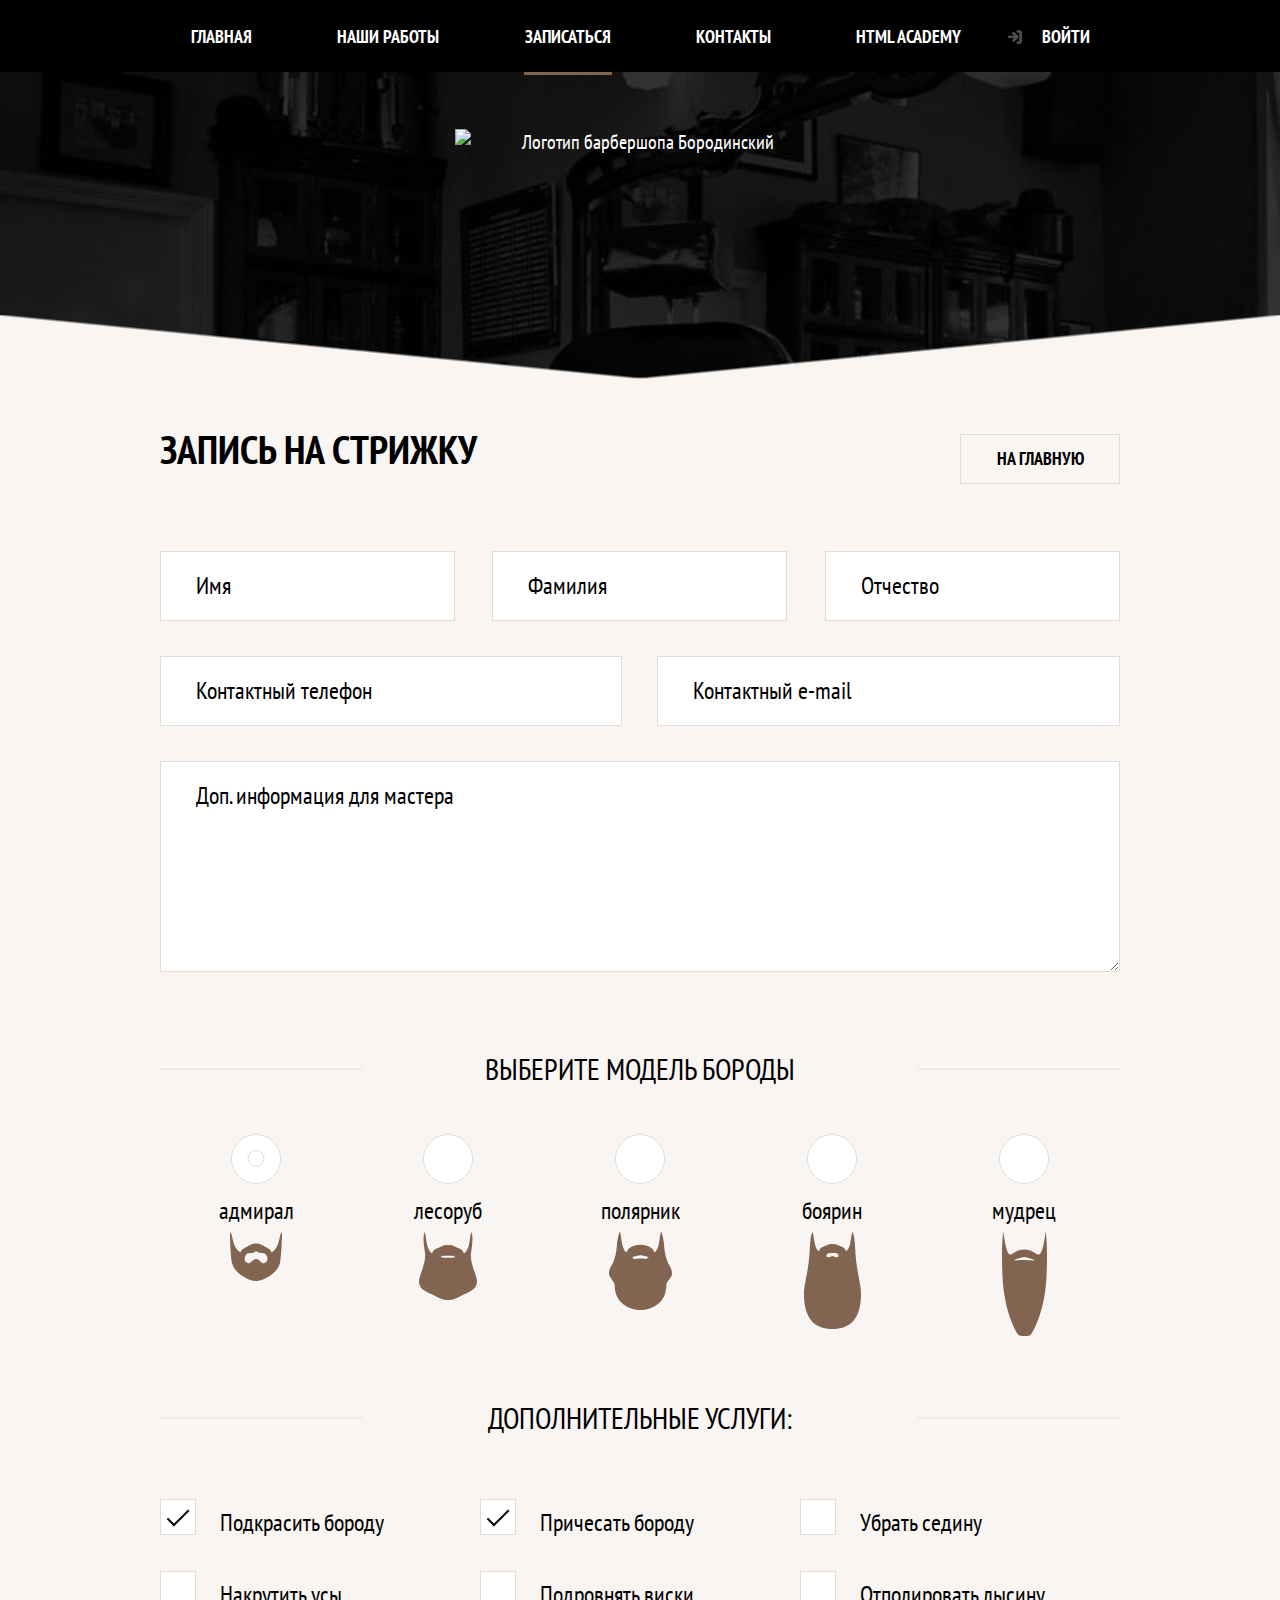
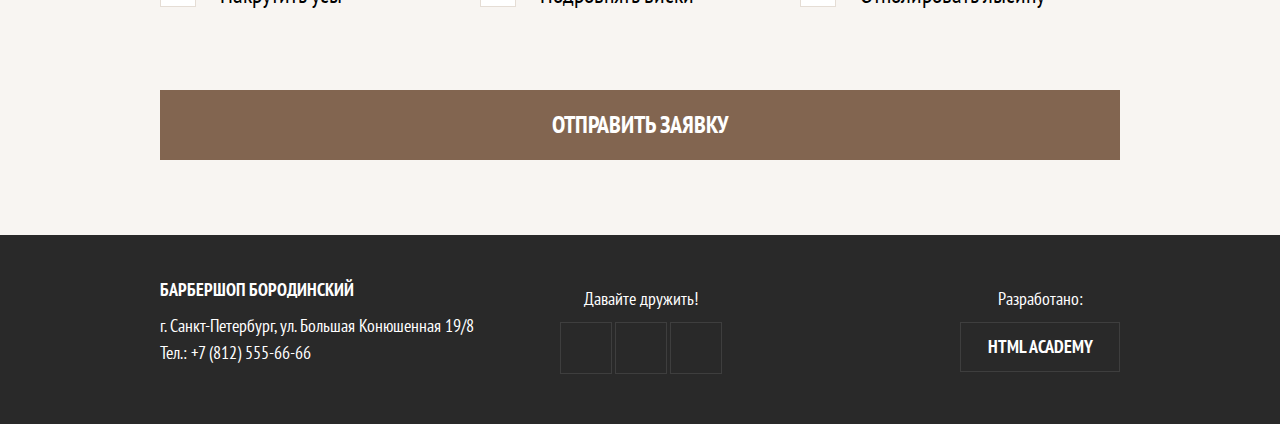
==== commit 0b24e856: "Стайлгайд, скрипты, ретинизация с сжатие графики" ====
--- a/form.html
+++ b/form.html
@@ -138,7 +138,7 @@
 							</li>
 						</ul>
 					</fieldset>
-					<button class="sign-up__button button button--brown button--submit" type="submit">Отправить заявку</button>
+					<button class="sign-up__button button button--brown button--submit" type="submit"><span>Отправить заявку</span></button>
 				</form>
 			</div>
 		</section>
@@ -151,7 +151,7 @@
 				<p class="contacts__text">
 					г. Санкт-Петербург, ул. Большая Конюшенная 19/8<br>
 					<a class="contacts__phone" href="tel:+78125556666">
-						<span class="contacts__phone-mobile">Тел.:</span> +7 (812) 555-66-66
+						<b><span class="contacts__phone-mobile">Тел.:</span> +7 (812) 555-66-66</b>
 					</a>
 				</p>
 			</div>
@@ -171,7 +171,7 @@
 			</div>
 			<div class="page-footer__copyright copyright">
 				<b class="copyright__text">Разработано:</b>
-				<a class="button copyright__link" href="#">HTML Academy</a>
+				<a class="button copyright__link" href="#"><span>HTML Academy</span></a>
 			</div>
 		</div>
 	</footer>
@@ -192,7 +192,7 @@
 					<label class="popup__remember" for="remember"><span>Запомните меня</span></label>
 					<a class="popup__forgot" href="#">Я забыл пароль!</a>
 				</p>
-				<button class="popup__button button" type="submit">Войти <span>в личный кабинет</span></button>
+				<button class="popup__button button button--brown" type="submit"><span>Войти <b>в личный кабинет</b></span></button>
 			</form>
 			<button class="popup__close button">Закрыть</button>
 		</div>
@@ -202,7 +202,7 @@
 		<div class="popup__wrapper">
 			<h2 class="popup__title">Неудача</h2>
 			<p class="popup__text">Что-то пошло не так.<br> Проверьте выделенные<br> красным поля формы.</p>
-			<button class="popup__button button button--brown">Ок</button>
+			<button class="popup__button button button--brown"><span>Ок</span></button>
 		</div>
 	</section>
 
@@ -210,7 +210,7 @@
 		<div class="popup__wrapper">
 			<h2 class="popup__title">Это успех!</h2>
 			<p class="popup__text">Ваша заявка отправлена.<br> Ожидайте, мы свяжемся с вами как только<br> будет минутка.</p>
-			<button class="popup__button button button--brown">Закрыть окно</button>
+			<button class="popup__button button button--brown"><span>Закрыть окно</span></button>
 		</div>
 	</section>
 
@@ -229,8 +229,10 @@
 				navMain.classList.remove("main-nav--opened");
 			}
 		});
-
 	</script>
+	
+	<script src="js/popup_script.js"></script>
+	<script src="js/form_script.js"></script>
 
 </body>
 
--- a/css/style.css
+++ b/css/style.css
@@ -68,6 +68,9 @@
 .button--ghost:focus {
   border-color: #d5c9bd;
 }
+.button--ghost:hover {
+  cursor: pointer;
+}
 .button-radio + label:hover::before {
   border-color: #d5c9bd;
 }
@@ -87,6 +90,16 @@
 }
 .button-checkbox + label:active::before {
   background-color: #d5c9bd;
+}
+.button--brown:hover {
+  background-color: #6a4d38;
+  cursor: pointer;
+}
+.button--brown:active span {
+  opacity: 0.3;
+}
+.button--brown:disabled {
+  background-color: #aeaeae;
 }
 .input:hover {
   border-color: #d5c9bd;
@@ -549,6 +562,16 @@
   font-weight: 700;
   border: 1px solid rgba(255, 255, 255, 0.1);
 }
+.contacts__phone:hover {
+  border-color: rgba(255, 255, 255, 0.3);
+}
+.contacts__phone:active {
+  background-color: #252525;
+  border-color: #252525;
+}
+.contacts__phone:active b {
+  opacity: 0.3;
+}
 .contacts__phone-mobile {
   display: none;
 }
@@ -572,6 +595,11 @@
     padding: 0;
     margin: 0;
     border: none;
+  }
+  .contacts__phone:active {
+    background-color: transparent;
+  }
+  .contacts__phone b {
     font-weight: 400;
   }
   .contacts__phone-mobile {
@@ -594,6 +622,16 @@
   margin: 0;
   padding: 0;
   border: 1px solid rgba(255, 255, 255, 0.1);
+}
+.social__item:hover {
+  border: 1px solid rgba(255, 255, 255, 0.3);
+}
+.social__item:active {
+  background-color: #252525;
+  border-color: #252525;
+}
+.social__item:active .social__link {
+  opacity: 0.3;
 }
 .social__list {
   list-style-type: none;
@@ -713,6 +751,16 @@
   color: #ffffff;
   border: 1px solid rgba(255, 255, 255, 0.1);
 }
+.copyright__link:hover {
+  border: 1px solid rgba(255, 255, 255, 0.3);
+}
+.copyright__link:active {
+  background-color: #252525;
+  border-color: #252525;
+}
+.copyright__link:active span {
+  opacity: 0.3;
+}
 @media (min-width: 768px) {
   .copyright {
     width: 25%;
@@ -945,7 +993,7 @@
   z-index: 1;
   width: 100%;
   height: 34px;
-  background: linear-gradient(to bottom left, #292929 50%, transparent 50%) left / 50.5% 100% no-repeat, linear-gradient(to bottom right, #292929 50%, transparent 50%) right / 50.5% 100% no-repeat;
+  background: linear-gradient(to bottom left, #292929 49%, transparent 51%) left / 50.5% 100% no-repeat, linear-gradient(to bottom right, #292929 49%, transparent 51%) right / 50.5% 100% no-repeat;
 }
 .advantages__list {
   width: 100%;
@@ -993,6 +1041,9 @@
 }
 .advantages__toggle {
   border: 2px solid rgba(255, 255, 255, 0.2);
+}
+.advantages__toggle.advantages__toggle--active {
+  background-color: #ffffff;
 }
 @media (min-width: 768px) {
   .advantages::after {
@@ -1314,7 +1365,7 @@
   z-index: 1;
   width: 100%;
   height: 34px;
-  background: linear-gradient(to bottom left, #f8f5f2 50%, transparent 50%) left / 50.5% 100% no-repeat, linear-gradient(to bottom right, #f8f5f2 50%, transparent 50%) right / 50.5% 100% no-repeat;
+  background: linear-gradient(to bottom left, #f8f5f2 49%, transparent 51%) left / 50.5% 100% no-repeat, linear-gradient(to bottom right, #f8f5f2 49%, transparent 51%) right / 50.5% 100% no-repeat;
 }
 .reviews__title {
   font-size: 30px;
@@ -1374,6 +1425,9 @@
 }
 .reviews__toggle {
   border: 2px solid rgba(0, 0, 0, 0.2);
+}
+.reviews__toggle.reviews__toggle--active {
+  background-color: #353535;
 }
 @media (min-width: 768px) {
   .reviews {
@@ -1581,7 +1635,7 @@
   width: 100%;
   height: 34px;
   z-index: 1;
-  background: linear-gradient(to bottom left, #f8f5f2 50%, transparent 50%) left / 50.5% 100% no-repeat, linear-gradient(to bottom right, #f8f5f2 50%, transparent 50%) right / 50.5% 100% no-repeat;
+  background: linear-gradient(to bottom left, #f8f5f2 49%, transparent 51%) left / 50.5% 100% no-repeat, linear-gradient(to bottom right, #f8f5f2 49%, transparent 51%) right / 50.5% 100% no-repeat;
 }
 .works__wrapper {
   width: 88%;
@@ -1693,7 +1747,7 @@
     left: 0;
     width: 100%;
     height: 41px;
-    background: linear-gradient(to bottom left, transparent 50%, #f8f5f2 50%) left / 50.5% 100% no-repeat, linear-gradient(to bottom right, transparent 50%, #f8f5f2 50%) right / 50.5% 100% no-repeat;
+    background: linear-gradient(to bottom left, transparent 49%, #f8f5f2 51%) left / 50.5% 100% no-repeat, linear-gradient(to bottom right, transparent 49%, #f8f5f2 51%) right / 50.5% 100% no-repeat;
   }
   .works::after {
     bottom: -41px;
@@ -1905,7 +1959,7 @@
   left: 0;
   width: 100%;
   height: 34px;
-  background: linear-gradient(to bottom left, #353535 50%, transparent 50%) left / 50.5% 100% no-repeat, linear-gradient(to bottom right, #353535 50%, transparent 50%) right / 50.5% 100% no-repeat;
+  background: linear-gradient(to bottom left, #353535 49%, transparent 51%) left / 50.5% 100% no-repeat, linear-gradient(to bottom right, #353535 49%, transparent 51%) right / 50.5% 100% no-repeat;
 }
 .prices__title {
   margin: 0;
@@ -2106,7 +2160,7 @@
   z-index: 1;
   width: 100%;
   height: 34px;
-  background: linear-gradient(to bottom left, #f8f5f2 50%, transparent 50%) left / 50.5% 100% no-repeat, linear-gradient(to bottom right, #f8f5f2 50%, transparent 50%) right / 50.5% 100% no-repeat;
+  background: linear-gradient(to bottom left, #f8f5f2 49%, transparent 51%) left / 50.5% 100% no-repeat, linear-gradient(to bottom right, #f8f5f2 49%, transparent 51%) right / 50.5% 100% no-repeat;
 }
 .sign-up__wrapper {
   width: 88%;
@@ -2150,7 +2204,7 @@
     left: 0;
     width: 100%;
     height: 41px;
-    background: linear-gradient(to bottom left, transparent 50%, #f8f5f2 50%) left / 50.5% 100% no-repeat, linear-gradient(to bottom right, transparent 50%, #f8f5f2 50%) right / 50.5% 100% no-repeat;
+    background: linear-gradient(to bottom left, transparent 49%, #f8f5f2 51%) left / 50.5% 100% no-repeat, linear-gradient(to bottom right, transparent 49%, #f8f5f2 51%) right / 50.5% 100% no-repeat;
   }
   .sign-up::after {
     content: none;
@@ -2656,6 +2710,9 @@
 .popup__input::placeholder {
   color: #000000;
 }
+.popup--show {
+  display: block;
+}
 .popup__input-wrapper--login::after {
   content: '';
   position: absolute;
@@ -2739,7 +2796,7 @@
   background-color: #826550;
   text-align: center;
 }
-.popup__button span {
+.popup__button b {
   display: none;
 }
 .popup__close {
@@ -2749,6 +2806,9 @@
   width: 130px;
   padding: 13px 0;
   outline: 1px solid #e5ddd5;
+}
+.popup__close:hover {
+  cursor: pointer;
 }
 @media (min-width: 768px) {
   .popup {
@@ -2803,7 +2863,7 @@
   .popup__button {
     width: 320px;
   }
-  .popup__button span {
+  .popup__button b {
     display: inline;
   }
   .popup__close {
